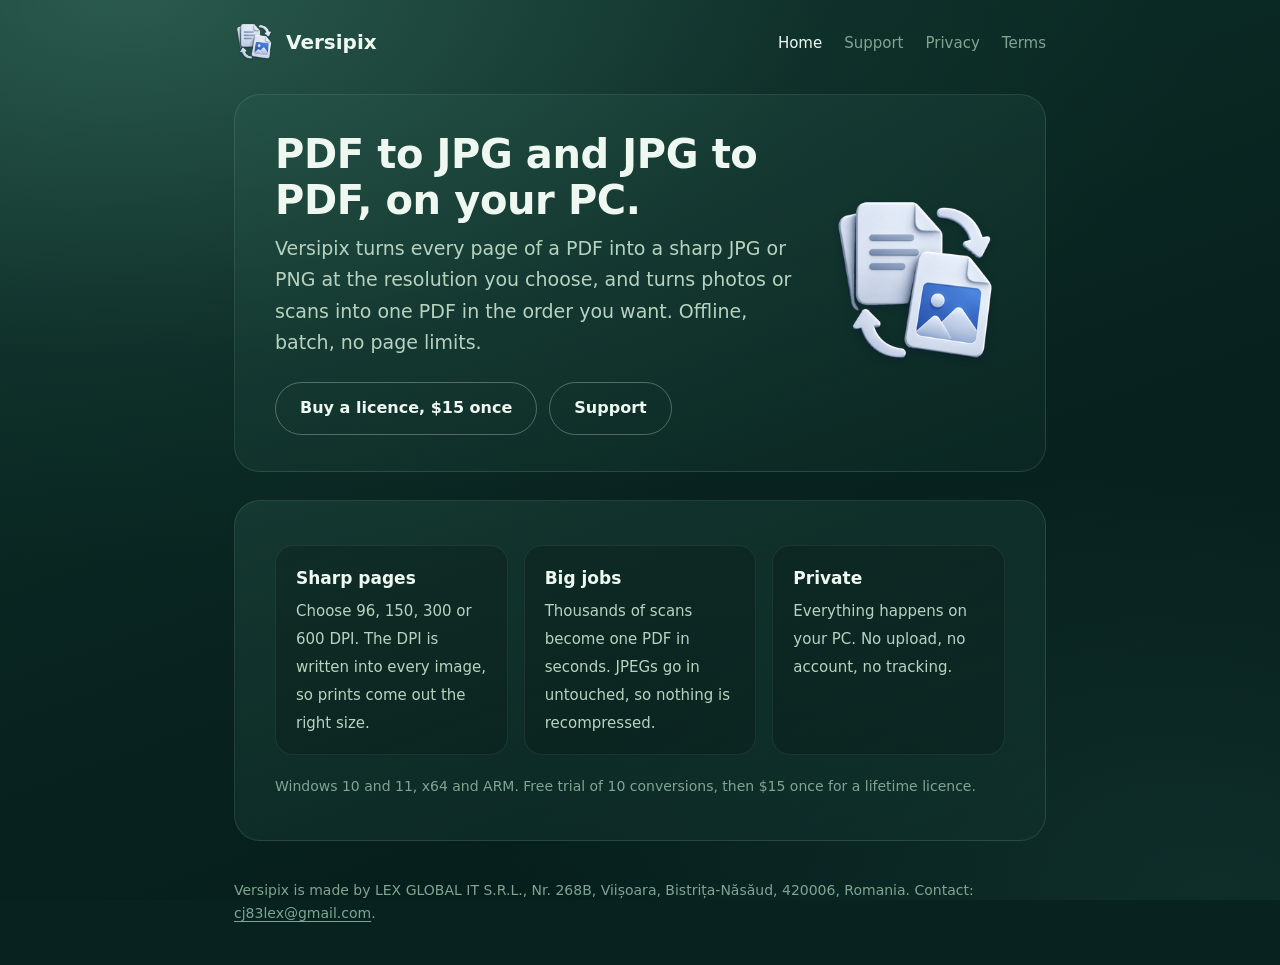
==== index.html @ 5de3de38 "Publish site (2026-10-23T23:17Z)" ====
<!doctype html>
<html lang="en-GB">
<head>
<meta charset="utf-8">
<meta name="viewport" content="width=device-width, initial-scale=1">
<title>Versipix: PDF to JPG and JPG to PDF for Windows</title>
<meta name="description" content="Versipix converts PDF pages to sharp JPG or PNG and images to one PDF, offline on Windows.">
<link rel="icon" href="favicon.png" type="image/png">
<link rel="stylesheet" href="style.css">
</head>
<body>
<div class="wrap">
<header class="top">
  <a class="brand" href="./"><img src="icon.png" alt="" width="40" height="40">Versipix</a>
  <nav><a href="./" aria-current="page">Home</a><a href="support.html">Support</a><a href="privacy.html">Privacy</a><a href="terms.html">Terms</a></nav>
</header>
<main>
<section class="card hero" id="get">
  <div>
    <h1>PDF to JPG and JPG to PDF, on your PC.</h1>
    <p class="lede">Versipix turns every page of a PDF into a sharp JPG or PNG at the resolution you choose, and turns photos or scans into one PDF in the order you want. Offline, batch, no page limits.</p>
    <div class="pills"><a class="pill ghost" href="buy.html">Buy a licence, $15 once</a><a class="pill ghost" href="support.html">Support</a></div>
  </div>
  <img src="icon.png" alt="Versipix icon" width="180" height="180">
</section>
<section class="card">
  <div class="grid">
    <div class="tile"><strong>Sharp pages</strong><span>Choose 96, 150, 300 or 600 DPI. The DPI is written into every image, so prints come out the right size.</span></div>
    <div class="tile"><strong>Big jobs</strong><span>Thousands of scans become one PDF in seconds. JPEGs go in untouched, so nothing is recompressed.</span></div>
    <div class="tile"><strong>Private</strong><span>Everything happens on your PC. No upload, no account, no tracking.</span></div>
  </div>
  <p class="meta" style="margin-top:20px">Windows 10 and 11, x64 and ARM. Free trial of 10 conversions, then $15 once for a lifetime licence.</p>
</section>

</main>
<footer>Versipix is made by LEX GLOBAL IT S.R.L., Nr. 268B, Viișoara, Bistrița-Năsăud, 420006, Romania. Contact: <a href="mailto:cj83lex@gmail.com">cj83lex@gmail.com</a>.</footer>
</div>
</body>
</html>
---- style.css ----
/* Forest glass, matching the app: deep-green ramp, mint text accents, one orange action. */
:root {
  --night: #051F20; --deep: #0B2B26; --forest: #163832; --moss: #235347; --sage: #8EB69B; --mint: #DAF1DE;
  --ember: #FF7A45; --text: #EEF8F1; --soft: #B7D3C0; --muted: #7FA591;
  --glass: rgba(44, 94, 82, 0.30); --edge: rgba(255, 255, 255, 0.10);
}
* { box-sizing: border-box; }
html { -webkit-text-size-adjust: 100%; }
body {
  margin: 0; color: var(--text); background: #08231F;
  background-image:
    radial-gradient(120% 90% at 10% 0%, rgba(95, 169, 144, 0.35), rgba(58, 122, 102, 0.08) 45%, transparent 70%),
    radial-gradient(80% 70% at 95% 100%, rgba(35, 83, 71, 0.35), transparent 70%),
    linear-gradient(160deg, #0E302A 0%, #08231F 55%, #041A1A 100%);
  background-attachment: fixed;
  font: 17px/1.65 "Segoe UI Variable Text", "Segoe UI", system-ui, -apple-system, sans-serif;
}
a { color: var(--mint); text-underline-offset: 3px; }
a:hover { color: #fff; }
.wrap { max-width: 860px; margin: 0 auto; padding: 0 24px; }
header.top { display: flex; align-items: center; justify-content: space-between; padding: 22px 0; gap: 16px; flex-wrap: wrap; }
.brand { display: flex; align-items: center; gap: 12px; color: var(--text); text-decoration: none; font-weight: 600; font-size: 20px; }
.brand img { width: 40px; height: 40px; }
nav a { color: var(--muted); text-decoration: none; margin-left: 22px; font-size: 15px; }
nav a:hover, nav a[aria-current] { color: var(--text); }
.card {
  background: linear-gradient(160deg, rgba(44, 94, 82, 0.32), rgba(24, 61, 54, 0.22));
  border: 1px solid var(--edge); border-radius: 26px; padding: 36px 40px; margin: 10px 0 28px;
}
h1 { font: 600 40px/1.15 "Segoe UI Variable Display", "Segoe UI", system-ui, sans-serif; margin: 0 0 10px; letter-spacing: -0.01em; }
h2 { font: 600 21px/1.3 "Segoe UI Variable Display", "Segoe UI", system-ui, sans-serif; margin: 34px 0 8px; }
.lede { color: var(--soft); font-size: 19px; margin: 0 0 6px; }
.meta { color: var(--muted); font-size: 14px; margin: 0 0 6px; }
p, li { color: var(--soft); }
ul { padding-left: 22px; }
strong { color: var(--text); font-weight: 600; }
.hero { display: grid; grid-template-columns: 1fr auto; gap: 30px; align-items: center; }
.hero img { width: 180px; height: 180px; }
.pills { display: flex; gap: 12px; flex-wrap: wrap; margin-top: 24px; }
.pill { display: inline-block; padding: 12px 24px; border-radius: 999px; font-weight: 600; text-decoration: none; font-size: 16px; }
.pill.primary { background: var(--ember); color: #fff; }
.pill.primary:hover { background: #FF8C5C; color: #fff; }
.pill.ghost { border: 1px solid rgba(255, 255, 255, 0.28); color: var(--text); }
.pill.ghost:hover { background: rgba(255, 255, 255, 0.08); }
.grid { display: grid; grid-template-columns: repeat(3, 1fr); gap: 16px; margin-top: 8px; }
.tile { background: rgba(0, 0, 0, 0.16); border: 1px solid rgba(255, 255, 255, 0.07); border-radius: 18px; padding: 18px 20px; }
.tile strong { display: block; margin-bottom: 4px; }
.tile span { color: var(--soft); font-size: 15px; }
footer { color: var(--muted); font-size: 14px; padding: 10px 0 40px; }
footer a { color: var(--muted); }
@media (max-width: 680px) {
  body { font-size: 16px; }
  .wrap { padding: 0 16px; }
  .card { padding: 26px 22px; border-radius: 22px; }
  h1 { font-size: 31px; }
  .hero { grid-template-columns: 1fr; }
  .hero img { width: 120px; height: 120px; order: -1; }
  .grid { grid-template-columns: 1fr; }
  nav a { margin: 0 18px 0 0; }
}
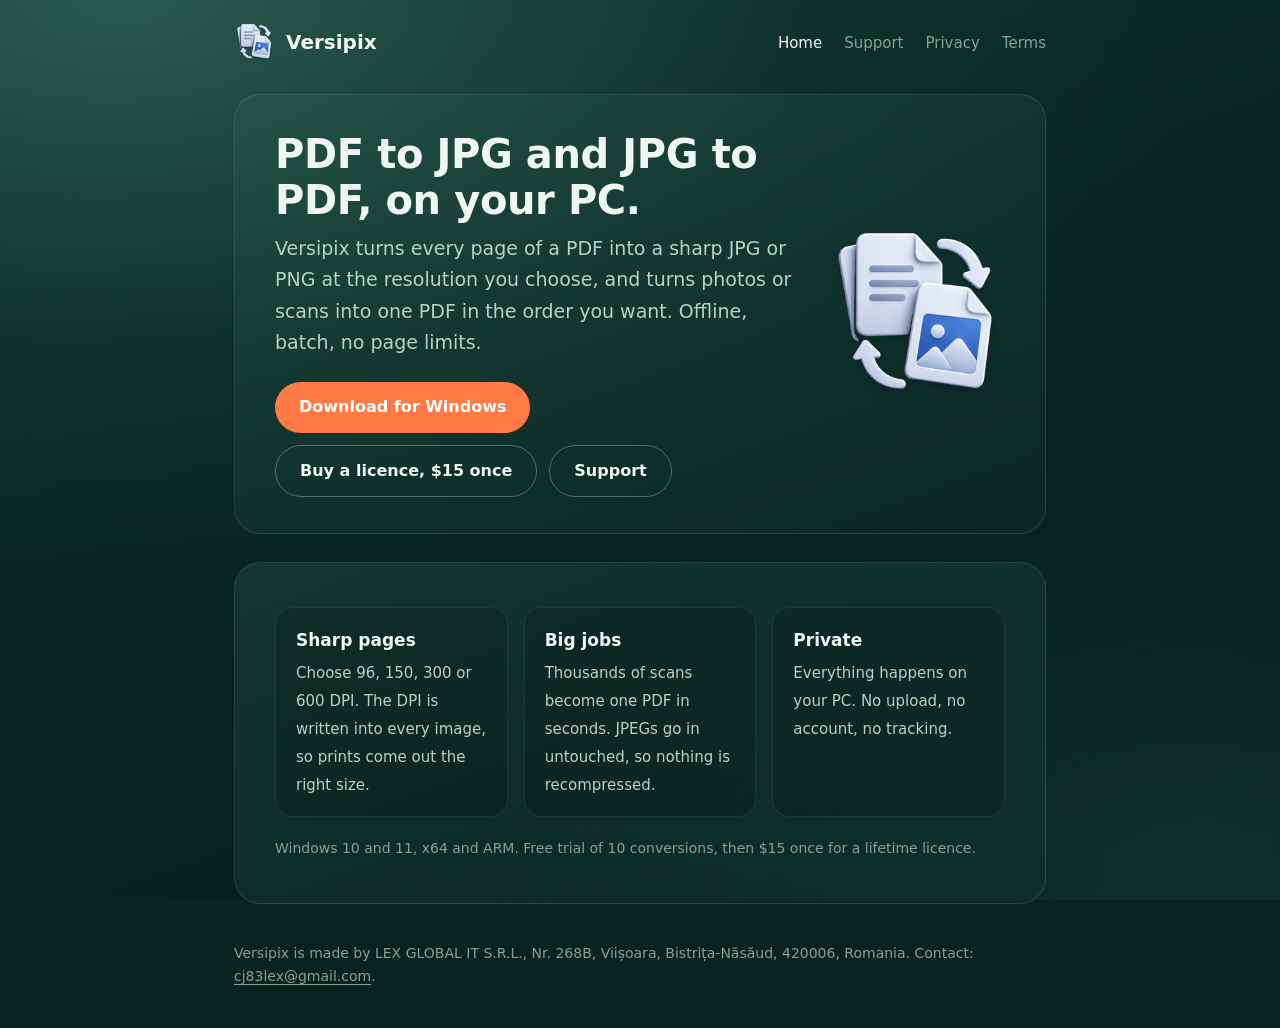
==== commit 8589f00c: "Publish site (2026-10-24T00:13Z)" ====
--- a/index.html
+++ b/index.html
@@ -19,7 +19,7 @@
   <div>
     <h1>PDF to JPG and JPG to PDF, on your PC.</h1>
     <p class="lede">Versipix turns every page of a PDF into a sharp JPG or PNG at the resolution you choose, and turns photos or scans into one PDF in the order you want. Offline, batch, no page limits.</p>
-    <div class="pills"><a class="pill ghost" href="buy.html">Buy a licence, $15 once</a><a class="pill ghost" href="support.html">Support</a></div>
+    <div class="pills"><a class="pill primary" href="https://github.com/lexmediaro/versipix/releases/download/v1.0.0/Versipix-1.0.0-Windows-Setup.exe">Download for Windows</a><a class="pill ghost" href="buy.html">Buy a licence, $15 once</a><a class="pill ghost" href="support.html">Support</a></div>
   </div>
   <img src="icon.png" alt="Versipix icon" width="180" height="180">
 </section>
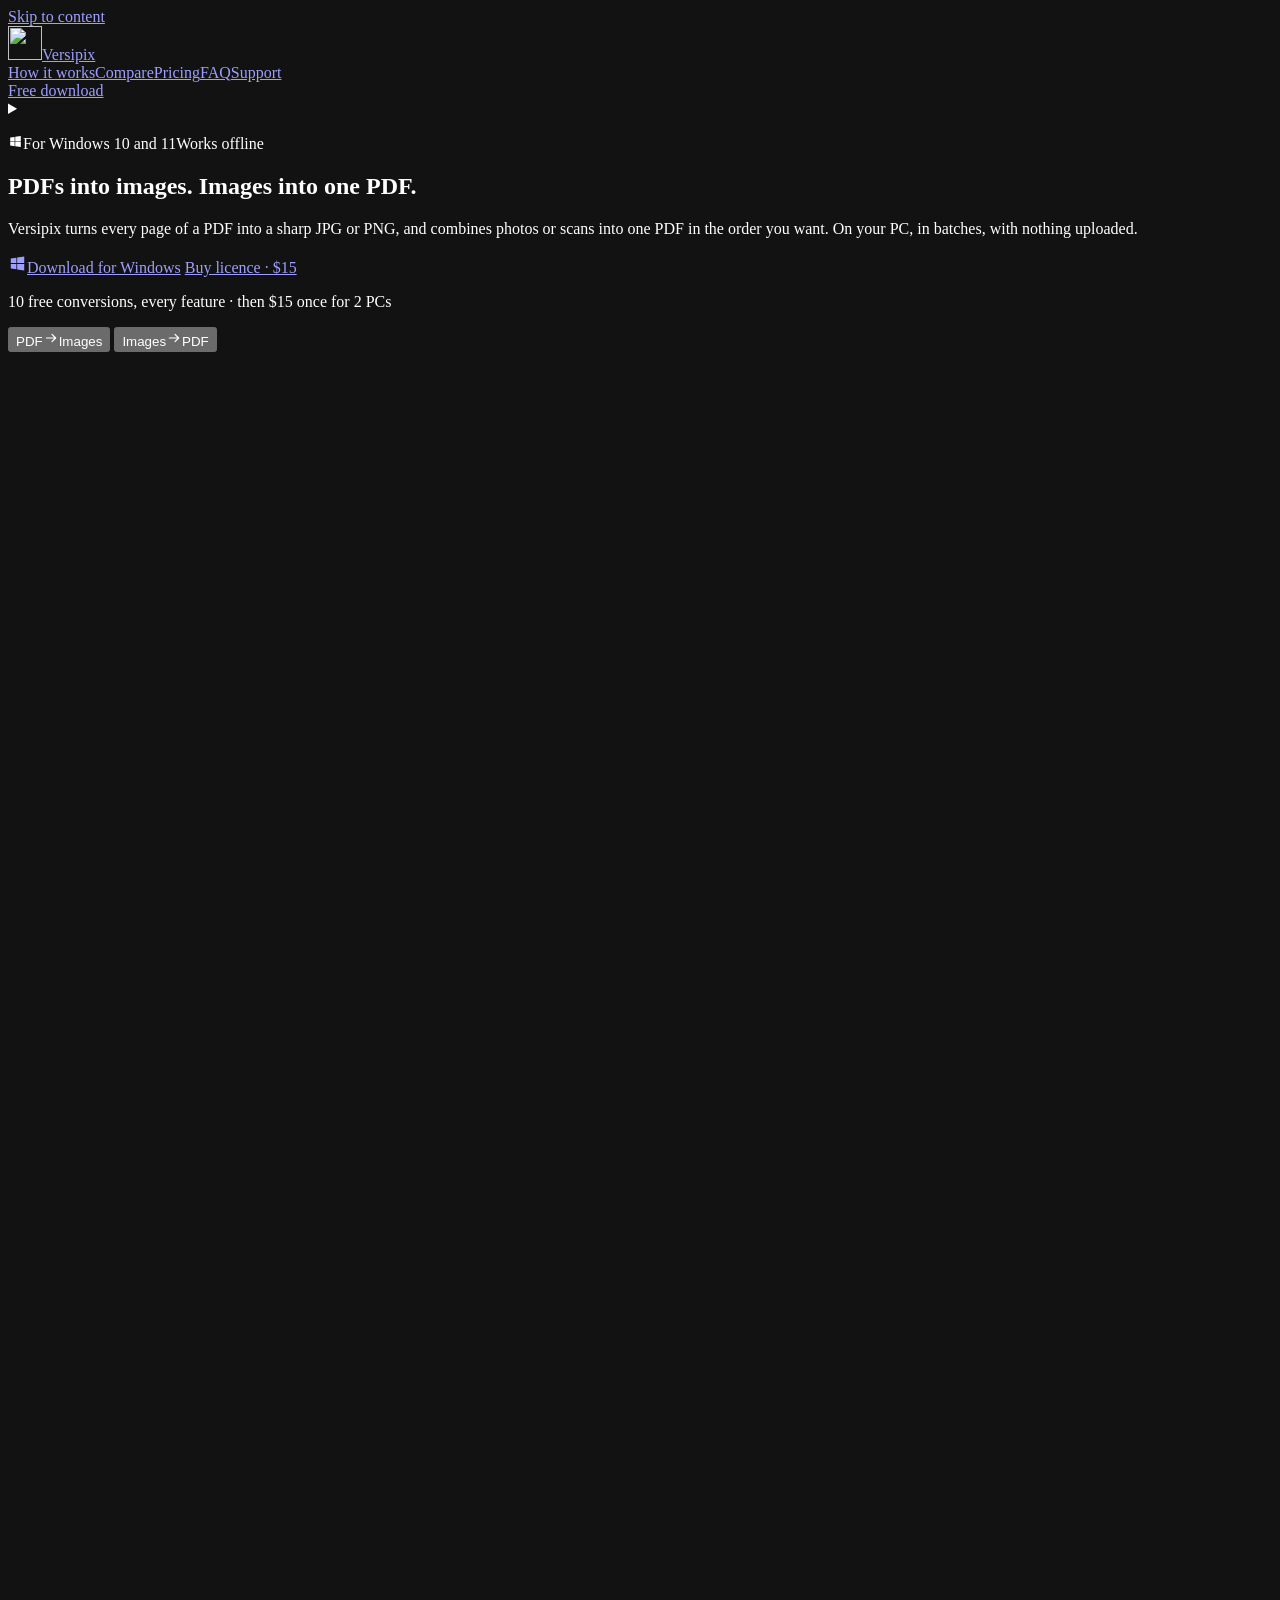
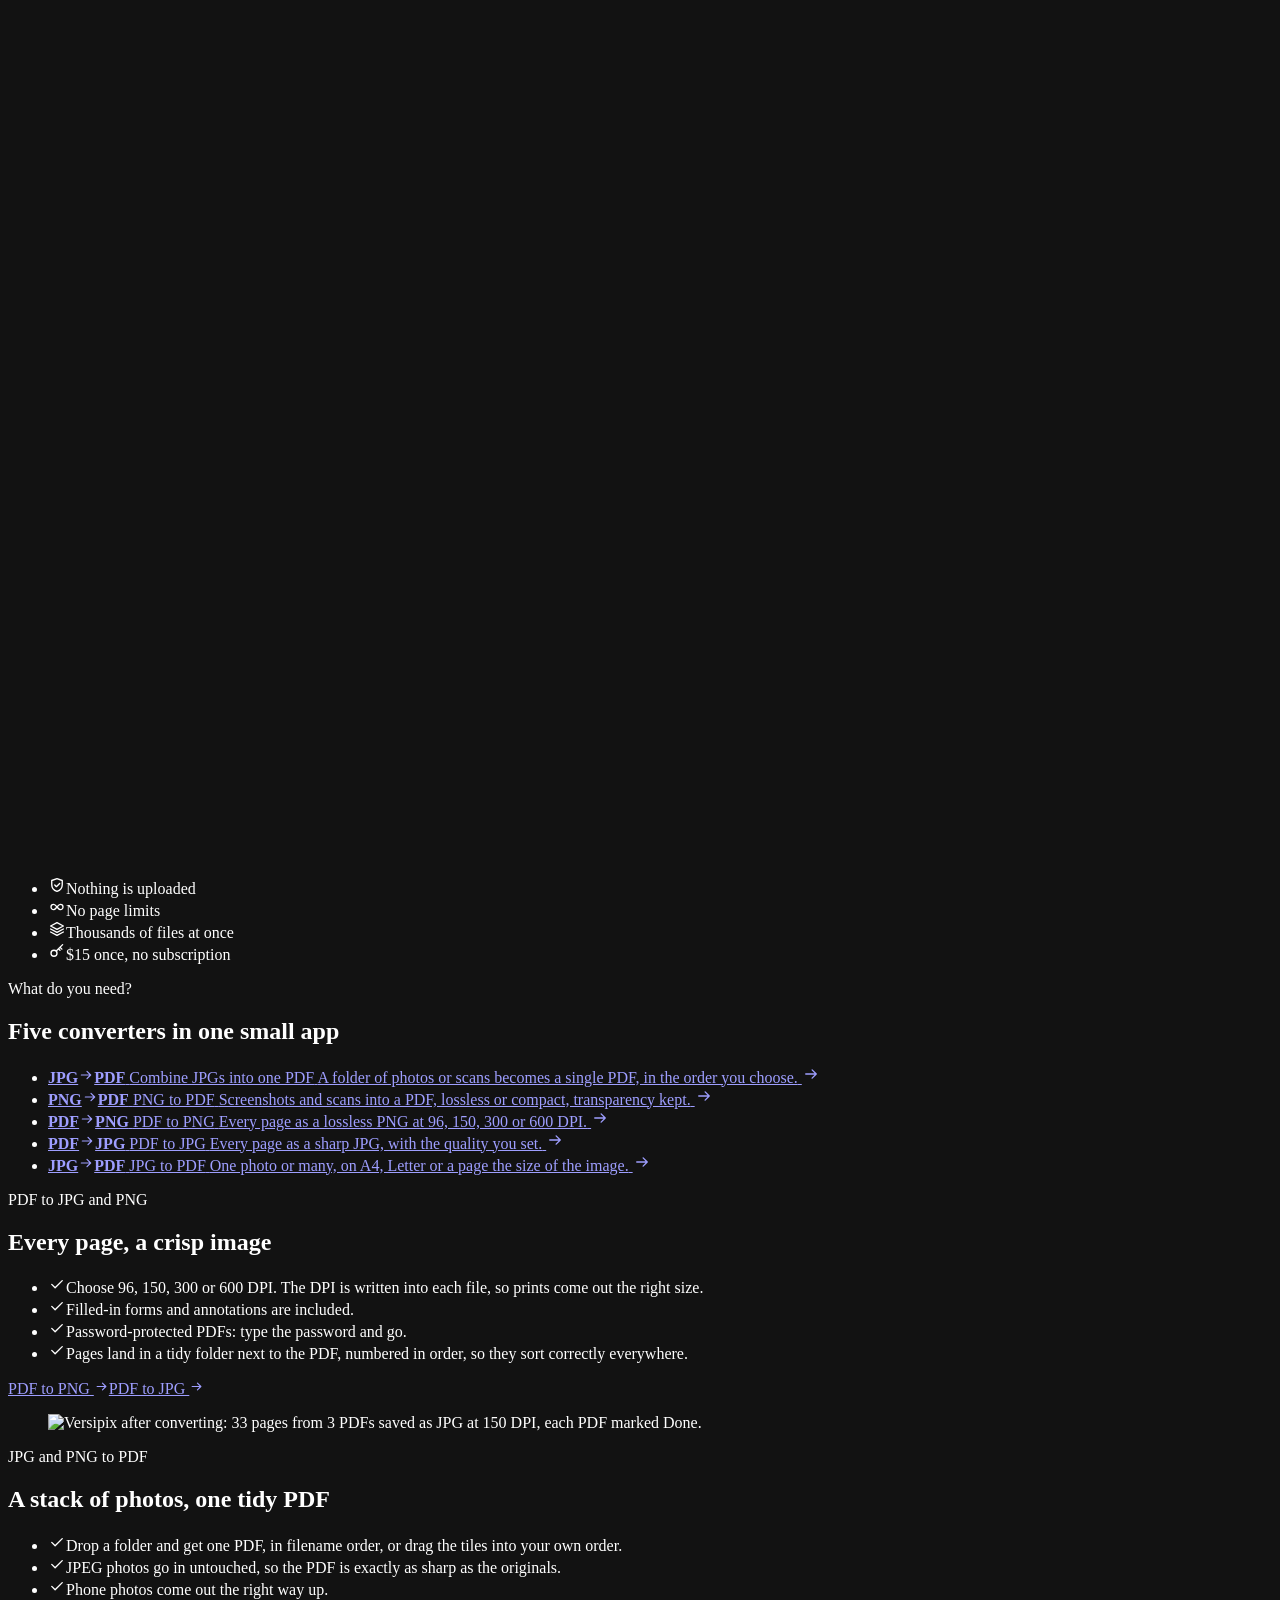
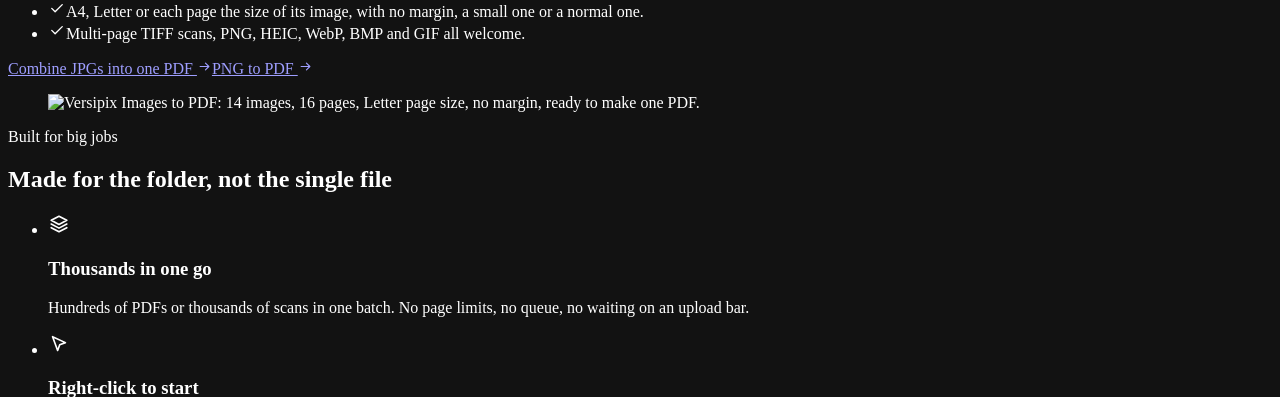
==== commit 45801c35: "Publish site (2026-10-24T07:47Z)" ====
--- a/index.html
+++ b/index.html
@@ -1,39 +1,385 @@
-<!doctype html>
+<!DOCTYPE html>
 <html lang="en-GB">
 <head>
 <meta charset="utf-8">
 <meta name="viewport" content="width=device-width, initial-scale=1">
-<title>Versipix: PDF to JPG and JPG to PDF for Windows</title>
-<meta name="description" content="Versipix converts PDF pages to sharp JPG or PNG and images to one PDF, offline on Windows.">
-<link rel="icon" href="favicon.png" type="image/png">
-<link rel="stylesheet" href="style.css">
-</head>
+<title>PDF to PNG, PNG to PDF &amp; JPG to PDF for Windows | Versipix</title>
+<meta name="description" content="Convert PDF to JPG or PNG and combine JPG or PNG images into one PDF, offline on Windows. Batch, no page limits, nothing uploaded. 10 free conversions.">
+<link rel="canonical" href="https://lexmediaro.github.io/versipix/">
+
+<meta name="theme-color" content="#08231F">
+<meta name="color-scheme" content="dark">
+<link rel="icon" href="/versipix/favicon.ico" sizes="any">
+<link rel="icon" type="image/png" sizes="32x32" href="/versipix/img/icon-32.png">
+<link rel="apple-touch-icon" href="/versipix/apple-touch-icon.png">
+<link rel="preload" href="/versipix/_astro/manrope.DHIcAJRg.woff2" as="font" type="font/woff2" crossorigin>
+<meta property="og:type" content="website">
+<meta property="og:site_name" content="Versipix">
+<meta property="og:title" content="PDF to PNG, PNG to PDF &amp; JPG to PDF for Windows | Versipix">
+<meta property="og:description" content="Convert PDF to JPG or PNG and combine JPG or PNG images into one PDF, offline on Windows. Batch, no page limits, nothing uploaded. 10 free conversions.">
+<meta property="og:url" content="https://lexmediaro.github.io/versipix/">
+<meta property="og:image" content="https://lexmediaro.github.io/versipix/img/og.png">
+<meta property="og:image:width" content="1200">
+<meta property="og:image:height" content="630">
+<meta name="twitter:card" content="summary_large_image">
+<meta name="twitter:title" content="PDF to PNG, PNG to PDF &amp; JPG to PDF for Windows | Versipix">
+<meta name="twitter:description" content="Convert PDF to JPG or PNG and combine JPG or PNG images into one PDF, offline on Windows. Batch, no page limits, nothing uploaded. 10 free conversions.">
+<meta name="twitter:image" content="https://lexmediaro.github.io/versipix/img/og.png">
+<script type="application/ld+json">[{"@context":"https://schema.org","@type":"SoftwareApplication","@id":"https://lexmediaro.github.io/versipix/#app","name":"Versipix","applicationCategory":"UtilitiesApplication","operatingSystem":"Windows 10, Windows 11","processorRequirements":"x64 or ARM64","description":"Convert PDF to JPG or PNG and combine JPG or PNG images into one PDF, offline on Windows. Batch, no page limits, nothing uploaded. 10 free conversions.","url":"https://lexmediaro.github.io/versipix/","image":"https://lexmediaro.github.io/versipix/img/icon-512.png","screenshot":"https://lexmediaro.github.io/versipix/img/shots/pdf-ready-1600.webp","softwareVersion":"1.0.0","downloadUrl":"https://github.com/lexmediaro/versipix/releases/download/v1.0.0/Versipix-1.0.0-Windows-Setup.exe","fileFormat":["application/pdf","image/jpeg","image/png","image/tiff","image/heic","image/webp","image/bmp","image/gif"],"offers":{"@type":"Offer","price":"15.00","priceCurrency":"USD","url":"https://lexmediaro.github.io/versipix/buy.html","description":"10 free conversions, then a lifetime licence for 2 PCs"},"featureList":["PDF to JPG and PDF to PNG at 96, 150, 300 or 600 DPI","Combine JPG, PNG, TIFF, HEIC, WebP, BMP and GIF images into one PDF","JPEGs embedded without recompression","Batch conversion with no page limits","Password-protected PDFs","Right-click in File Explorer","Works offline, nothing uploaded"],"publisher":{"@id":"https://lexmediaro.github.io/versipix/#org"}},{"@context":"https://schema.org","@type":"Organization","@id":"https://lexmediaro.github.io/versipix/#org","name":"LEX GLOBAL IT S.R.L.","url":"https://lexmediaro.github.io/versipix/","email":"cj83lex@gmail.com","logo":"https://lexmediaro.github.io/versipix/img/icon-512.png"},{"@context":"https://schema.org","@type":"WebSite","name":"Versipix","url":"https://lexmediaro.github.io/versipix/","publisher":{"@id":"https://lexmediaro.github.io/versipix/#org"}},{"@context":"https://schema.org","@type":"FAQPage","mainEntity":[{"@type":"Question","name":"Does Versipix upload my files?","acceptedAnswer":{"@type":"Answer","text":"No. Versipix converts on your PC and makes no network requests of its own. There is no account and no tracking, and it works with the internet switched off."}},{"@type":"Question","name":"How do I combine JPG files into one PDF?","acceptedAnswer":{"@type":"Answer","text":"Open Versipix, choose Images to PDF and drop in your JPGs or the whole folder. They are placed in filename order; drag the tiles to change it. Pick a page size and click Make PDF. One PDF is saved next to your photos."}},{"@type":"Question","name":"How do I convert a PDF to PNG or JPG?","acceptedAnswer":{"@type":"Answer","text":"Choose PDF to Images, drop in one PDF or many, pick PNG or JPG and a resolution, and click Convert. Each page becomes its own image in a folder next to the PDF, numbered in order."}},{"@type":"Question","name":"Is there a page or file limit?","acceptedAnswer":{"@type":"Answer","text":"No page limits and no file size cap. The free trial counts conversions instead: you get 10, and one conversion is one PDF turned into images, or one PDF made from images, however many pages it has."}},{"@type":"Question","name":"What does it cost?","acceptedAnswer":{"@type":"Answer","text":"10 conversions are free, with every feature. After that a licence is $15, paid once, for 2 PCs, with free updates for version 1. No subscription. If it is not right for you, you get a full refund within 14 days."}},{"@type":"Question","name":"Which image formats does it read?","acceptedAnswer":{"@type":"Answer","text":"JPG, PNG, multi-page TIFF, HEIC, WebP, BMP and GIF. HEIC photos need Microsoft's free HEIF and HEVC extensions from the Microsoft Store. PDF pages are saved as JPG or PNG."}},{"@type":"Question","name":"Will the images be sharp enough to print?","acceptedAnswer":{"@type":"Answer","text":"Choose 300 or 600 DPI for print. The DPI is written into every image, so a page prints at its real size instead of coming out blurry or huge."}},{"@type":"Question","name":"Can it open password-protected PDFs?","acceptedAnswer":{"@type":"Answer","text":"Yes. Click the locked file, type its password and convert. The password is used only in memory to open that file and is never saved."}},{"@type":"Question","name":"Which versions of Windows?","acceptedAnswer":{"@type":"Answer","text":"Windows 10 and 11, x64 and ARM. One installer covers both kinds of PC."}}]}]</script>
+<link rel="stylesheet" href="/versipix/_astro/Base.BAl_mreK.css"></head>
 <body>
-<div class="wrap">
-<header class="top">
-  <a class="brand" href="./"><img src="icon.png" alt="" width="40" height="40">Versipix</a>
-  <nav><a href="./" aria-current="page">Home</a><a href="support.html">Support</a><a href="privacy.html">Privacy</a><a href="terms.html">Terms</a></nav>
+<a class="skip" href="#main">Skip to content</a>
+<header class="nav">
+  <div class="nav-in">
+    <a class="brand" href="/versipix/" aria-label="Versipix, home"><img src="/versipix/img/icon-64.png" width="34" height="34" alt=""><span>Versipix</span></a>
+    <nav class="nav-links" aria-label="Main">
+      <a href="/versipix/#how">How it works</a><a href="/versipix/#compare">Compare</a><a href="/versipix/#pricing">Pricing</a><a href="/versipix/#faq">FAQ</a><a href="/versipix/support.html">Support</a>
+    </nav>
+    <a class="btn btn-sm btn-mint nav-cta" href="https://github.com/lexmediaro/versipix/releases/download/v1.0.0/Versipix-1.0.0-Windows-Setup.exe">Free download</a>
+    <details class="nav-menu">
+      <summary aria-label="Menu"><span></span><span></span></summary>
+      <div class="nav-sheet">
+        <a href="/versipix/#how">How it works</a><a href="/versipix/#compare">Compare</a><a href="/versipix/#pricing">Pricing</a><a href="/versipix/#faq">FAQ</a><a href="/versipix/support.html">Support</a>
+        <p class="nav-k">Converters</p>
+        <a href="/versipix/combine-jpg-into-one-pdf.html">Combine JPGs into one PDF</a><a href="/versipix/png-to-pdf.html">PNG to PDF</a><a href="/versipix/pdf-to-png.html">PDF to PNG</a><a href="/versipix/pdf-to-jpg.html">PDF to JPG</a><a href="/versipix/jpg-to-pdf.html">JPG to PDF</a>
+      </div>
+    </details>
+  </div>
 </header>
-<main>
-<section class="card hero" id="get">
-  <div>
-    <h1>PDF to JPG and JPG to PDF, on your PC.</h1>
-    <p class="lede">Versipix turns every page of a PDF into a sharp JPG or PNG at the resolution you choose, and turns photos or scans into one PDF in the order you want. Offline, batch, no page limits.</p>
-    <div class="pills"><a class="pill primary" href="https://github.com/lexmediaro/versipix/releases/download/v1.0.0/Versipix-1.0.0-Windows-Setup.exe">Download for Windows</a><a class="pill ghost" href="buy.html">Buy a licence, $15 once</a><a class="pill ghost" href="support.html">Support</a></div>
-  </div>
-  <img src="icon.png" alt="Versipix icon" width="180" height="180">
-</section>
-<section class="card">
-  <div class="grid">
-    <div class="tile"><strong>Sharp pages</strong><span>Choose 96, 150, 300 or 600 DPI. The DPI is written into every image, so prints come out the right size.</span></div>
-    <div class="tile"><strong>Big jobs</strong><span>Thousands of scans become one PDF in seconds. JPEGs go in untouched, so nothing is recompressed.</span></div>
-    <div class="tile"><strong>Private</strong><span>Everything happens on your PC. No upload, no account, no tracking.</span></div>
-  </div>
-  <p class="meta" style="margin-top:20px">Windows 10 and 11, x64 and ARM. Free trial of 10 conversions, then $15 once for a lifetime licence.</p>
-</section>
+
+<main id="main">
+
+
+
+<section class="hero hero-home" id="get">
+  <div class="wrap">
+    <div class="hero-copy center">
+      <p class="chip"><svg class="ico" width="15" height="15" viewBox="0 0 24 24" fill="none" stroke="currentColor" stroke-width="1.8" stroke-linecap="round" stroke-linejoin="round" aria-hidden="true"><path d="M3.5 5.6 10.6 4.6v6.9H3.5Zm8.1-1.1 8.9-1.2v8.2h-8.9ZM3.5 12.5h7.1v6.9l-7.1-1Zm8.1 0h8.9v8.2l-8.9-1.2Z" fill="currentColor" stroke="none"/></svg>For Windows 10 and 11<i aria-hidden="true"></i>Works offline</p>
+      <h1>PDFs into images. <span class="nw">Images into one PDF.</span></h1>
+      <p class="lede">Versipix turns every page of a PDF into a sharp JPG or PNG, and combines photos or scans into one PDF in the order you want. On your PC, in batches, with nothing uploaded.</p>
+      <div class="get center">
+  <div class="get-btns">
+    <a class="btn btn-ember" href="https://github.com/lexmediaro/versipix/releases/download/v1.0.0/Versipix-1.0.0-Windows-Setup.exe"><svg class="ico" width="19" height="19" viewBox="0 0 24 24" fill="none" stroke="currentColor" stroke-width="1.8" stroke-linecap="round" stroke-linejoin="round" aria-hidden="true"><path d="M3.5 5.6 10.6 4.6v6.9H3.5Zm8.1-1.1 8.9-1.2v8.2h-8.9ZM3.5 12.5h7.1v6.9l-7.1-1Zm8.1 0h8.9v8.2l-8.9-1.2Z" fill="currentColor" stroke="none"/></svg><span>Download for Windows</span></a>
+    
+    <a class="btn btn-ghost" href="/versipix/buy.html">Buy licence · $15</a>
+  </div>
+  <p class="micro">10 free conversions, every feature · then $15 once for 2 PCs</p>
+</div>
+    </div>
+    <div class="hero-stage" data-switch>
+      <div class="seg" role="tablist" aria-label="Show the app converting">
+        <button type="button" role="tab" aria-selected="true" data-show="pdf"><span>PDF</span><svg class="ico" width="16" height="16" viewBox="0 0 24 24" fill="none" stroke="currentColor" stroke-width="1.8" stroke-linecap="round" stroke-linejoin="round" aria-hidden="true"><path d="M5 12h14m0 0-5.5-5.5M19 12l-5.5 5.5"/></svg><span>Images</span></button>
+        <button type="button" role="tab" aria-selected="false" data-show="img"><span>Images</span><svg class="ico" width="16" height="16" viewBox="0 0 24 24" fill="none" stroke="currentColor" stroke-width="1.8" stroke-linecap="round" stroke-linejoin="round" aria-hidden="true"><path d="M5 12h14m0 0-5.5-5.5M19 12l-5.5 5.5"/></svg><span>PDF</span></button>
+      </div>
+      <div class="stage-shots">
+        <figure class="shot is-on">
+  <div class="shot-frame">
+    <img src="/versipix/img/shots/pdf-ready-1600.webp" srcset="/versipix/img/shots/pdf-ready-960.webp 960w, /versipix/img/shots/pdf-ready-1600.webp 1600w" sizes="(max-width: 1100px) 100vw, 1080px" width="1600" height="1034" alt="Versipix converting four PDFs, 33 pages, to JPG at 150 DPI. One PDF is locked and waits for its password." loading="eager" fetchpriority="high" decoding="async">
+  </div>
+  
+</figure>
+        <figure class="shot">
+  <div class="shot-frame">
+    <img src="/versipix/img/shots/images-1600.webp" srcset="/versipix/img/shots/images-960.webp 960w, /versipix/img/shots/images-1600.webp 1600w" sizes="(max-width: 1100px) 100vw, 1080px" width="1600" height="1034" alt="Versipix combining 14 photos into one 16-page PDF on Letter pages, the tiles numbered in order." loading="lazy" decoding="async">
+  </div>
+  
+</figure>
+      </div>
+      <ul class="trust">
+        <li><svg class="ico" width="18" height="18" viewBox="0 0 24 24" fill="none" stroke="currentColor" stroke-width="1.8" stroke-linecap="round" stroke-linejoin="round" aria-hidden="true"><path d="M12 3.5 5 6v5.5c0 4.3 3 7.6 7 9 4-1.4 7-4.7 7-9V6Z"/><path d="m9 12 2.2 2.2L15.5 10"/></svg>Nothing is uploaded</li>
+        <li><svg class="ico" width="18" height="18" viewBox="0 0 24 24" fill="none" stroke="currentColor" stroke-width="1.8" stroke-linecap="round" stroke-linejoin="round" aria-hidden="true"><path d="M7.5 15.5a3.5 3.5 0 1 1 0-7c3.5 0 5.5 7 9 7a3.5 3.5 0 1 0 0-7c-3.5 0-5.5 7-9 7Z"/></svg>No page limits</li>
+        <li><svg class="ico" width="18" height="18" viewBox="0 0 24 24" fill="none" stroke="currentColor" stroke-width="1.8" stroke-linecap="round" stroke-linejoin="round" aria-hidden="true"><path d="m12 3.5 8.5 4.5-8.5 4.5L3.5 8Z"/><path d="m3.5 12 8.5 4.5 8.5-4.5M3.5 16l8.5 4.5 8.5-4.5"/></svg>Thousands of files at once</li>
+        <li><svg class="ico" width="18" height="18" viewBox="0 0 24 24" fill="none" stroke="currentColor" stroke-width="1.8" stroke-linecap="round" stroke-linejoin="round" aria-hidden="true"><circle cx="8" cy="15" r="4"/><path d="m11 12 8.5-8.5M16 7l2.5 2.5M14 9l2 2"/></svg>$15 once, no subscription</li>
+      </ul>
+    </div>
+  </div>
+</section>
+
+
+<section class="section" id="tools">
+  <div class="wrap">
+    <div class="sec-head">
+      <p class="eyebrow">What do you need?</p>
+      <h2>Five converters in one small app</h2>
+    </div>
+    <ul class="tool-grid tool-grid-5">
+      <li><a class="tool glass" href="/versipix/combine-jpg-into-one-pdf.html">
+          <span class="tool-ft"><b>JPG</b><svg class="ico" width="16" height="16" viewBox="0 0 24 24" fill="none" stroke="currentColor" stroke-width="1.8" stroke-linecap="round" stroke-linejoin="round" aria-hidden="true"><path d="M5 12h14m0 0-5.5-5.5M19 12l-5.5 5.5"/></svg><b>PDF</b></span>
+          <span class="tool-t">Combine JPGs into one PDF</span>
+          <span class="tool-d">A folder of photos or scans becomes a single PDF, in the order you choose.</span>
+          <svg class="ico tool-go" width="18" height="18" viewBox="0 0 24 24" fill="none" stroke="currentColor" stroke-width="1.8" stroke-linecap="round" stroke-linejoin="round" aria-hidden="true"><path d="M5 12h14m0 0-5.5-5.5M19 12l-5.5 5.5"/></svg>
+        </a></li><li><a class="tool glass" href="/versipix/png-to-pdf.html">
+          <span class="tool-ft"><b>PNG</b><svg class="ico" width="16" height="16" viewBox="0 0 24 24" fill="none" stroke="currentColor" stroke-width="1.8" stroke-linecap="round" stroke-linejoin="round" aria-hidden="true"><path d="M5 12h14m0 0-5.5-5.5M19 12l-5.5 5.5"/></svg><b>PDF</b></span>
+          <span class="tool-t">PNG to PDF</span>
+          <span class="tool-d">Screenshots and scans into a PDF, lossless or compact, transparency kept.</span>
+          <svg class="ico tool-go" width="18" height="18" viewBox="0 0 24 24" fill="none" stroke="currentColor" stroke-width="1.8" stroke-linecap="round" stroke-linejoin="round" aria-hidden="true"><path d="M5 12h14m0 0-5.5-5.5M19 12l-5.5 5.5"/></svg>
+        </a></li><li><a class="tool glass" href="/versipix/pdf-to-png.html">
+          <span class="tool-ft"><b>PDF</b><svg class="ico" width="16" height="16" viewBox="0 0 24 24" fill="none" stroke="currentColor" stroke-width="1.8" stroke-linecap="round" stroke-linejoin="round" aria-hidden="true"><path d="M5 12h14m0 0-5.5-5.5M19 12l-5.5 5.5"/></svg><b>PNG</b></span>
+          <span class="tool-t">PDF to PNG</span>
+          <span class="tool-d">Every page as a lossless PNG at 96, 150, 300 or 600 DPI.</span>
+          <svg class="ico tool-go" width="18" height="18" viewBox="0 0 24 24" fill="none" stroke="currentColor" stroke-width="1.8" stroke-linecap="round" stroke-linejoin="round" aria-hidden="true"><path d="M5 12h14m0 0-5.5-5.5M19 12l-5.5 5.5"/></svg>
+        </a></li><li><a class="tool glass" href="/versipix/pdf-to-jpg.html">
+          <span class="tool-ft"><b>PDF</b><svg class="ico" width="16" height="16" viewBox="0 0 24 24" fill="none" stroke="currentColor" stroke-width="1.8" stroke-linecap="round" stroke-linejoin="round" aria-hidden="true"><path d="M5 12h14m0 0-5.5-5.5M19 12l-5.5 5.5"/></svg><b>JPG</b></span>
+          <span class="tool-t">PDF to JPG</span>
+          <span class="tool-d">Every page as a sharp JPG, with the quality you set.</span>
+          <svg class="ico tool-go" width="18" height="18" viewBox="0 0 24 24" fill="none" stroke="currentColor" stroke-width="1.8" stroke-linecap="round" stroke-linejoin="round" aria-hidden="true"><path d="M5 12h14m0 0-5.5-5.5M19 12l-5.5 5.5"/></svg>
+        </a></li><li><a class="tool glass" href="/versipix/jpg-to-pdf.html">
+          <span class="tool-ft"><b>JPG</b><svg class="ico" width="16" height="16" viewBox="0 0 24 24" fill="none" stroke="currentColor" stroke-width="1.8" stroke-linecap="round" stroke-linejoin="round" aria-hidden="true"><path d="M5 12h14m0 0-5.5-5.5M19 12l-5.5 5.5"/></svg><b>PDF</b></span>
+          <span class="tool-t">JPG to PDF</span>
+          <span class="tool-d">One photo or many, on A4, Letter or a page the size of the image.</span>
+          <svg class="ico tool-go" width="18" height="18" viewBox="0 0 24 24" fill="none" stroke="currentColor" stroke-width="1.8" stroke-linecap="round" stroke-linejoin="round" aria-hidden="true"><path d="M5 12h14m0 0-5.5-5.5M19 12l-5.5 5.5"/></svg>
+        </a></li>
+    </ul>
+  </div>
+</section>
+
+
+<section class="section" id="how">
+  <div class="wrap">
+    <div class="feature">
+      <div class="feature-copy">
+        <p class="eyebrow">PDF to JPG and PNG</p>
+        <h2>Every page, a crisp image</h2>
+        <ul class="ticks">
+          <li><svg class="ico" width="18" height="18" viewBox="0 0 24 24" fill="none" stroke="currentColor" stroke-width="1.8" stroke-linecap="round" stroke-linejoin="round" aria-hidden="true"><path d="m5 12.5 4.5 4.5L19 7.5"/></svg>Choose 96, 150, 300 or 600 DPI. The DPI is written into each file, so prints come out the right size.</li>
+          <li><svg class="ico" width="18" height="18" viewBox="0 0 24 24" fill="none" stroke="currentColor" stroke-width="1.8" stroke-linecap="round" stroke-linejoin="round" aria-hidden="true"><path d="m5 12.5 4.5 4.5L19 7.5"/></svg><vp-nw>Filled-in</vp-nw> forms and annotations are included.</li>
+          <li><svg class="ico" width="18" height="18" viewBox="0 0 24 24" fill="none" stroke="currentColor" stroke-width="1.8" stroke-linecap="round" stroke-linejoin="round" aria-hidden="true"><path d="m5 12.5 4.5 4.5L19 7.5"/></svg><vp-nw>Password-protected</vp-nw> PDFs: type the password and go.</li>
+          <li><svg class="ico" width="18" height="18" viewBox="0 0 24 24" fill="none" stroke="currentColor" stroke-width="1.8" stroke-linecap="round" stroke-linejoin="round" aria-hidden="true"><path d="m5 12.5 4.5 4.5L19 7.5"/></svg>Pages land in a tidy folder next to the PDF, numbered in order, so they sort correctly everywhere.</li>
+        </ul>
+        <p class="links"><a href="/versipix/pdf-to-png.html">PDF to PNG <svg class="ico" width="15" height="15" viewBox="0 0 24 24" fill="none" stroke="currentColor" stroke-width="1.8" stroke-linecap="round" stroke-linejoin="round" aria-hidden="true"><path d="M5 12h14m0 0-5.5-5.5M19 12l-5.5 5.5"/></svg></a><a href="/versipix/pdf-to-jpg.html">PDF to JPG <svg class="ico" width="15" height="15" viewBox="0 0 24 24" fill="none" stroke="currentColor" stroke-width="1.8" stroke-linecap="round" stroke-linejoin="round" aria-hidden="true"><path d="M5 12h14m0 0-5.5-5.5M19 12l-5.5 5.5"/></svg></a></p>
+      </div>
+      <figure class="shot">
+  <div class="shot-frame">
+    <img src="/versipix/img/shots/pdf-done-1600.webp" srcset="/versipix/img/shots/pdf-done-960.webp 960w, /versipix/img/shots/pdf-done-1600.webp 1600w" sizes="(max-width: 900px) 100vw, 760px" width="1600" height="1034" alt="Versipix after converting: 33 pages from 3 PDFs saved as JPG at 150 DPI, each PDF marked Done." loading="lazy" decoding="async">
+  </div>
+  
+</figure>
+    </div>
+
+    <div class="feature flip">
+      <div class="feature-copy">
+        <p class="eyebrow">JPG and PNG to PDF</p>
+        <h2>A stack of photos, one tidy PDF</h2>
+        <ul class="ticks">
+          <li><svg class="ico" width="18" height="18" viewBox="0 0 24 24" fill="none" stroke="currentColor" stroke-width="1.8" stroke-linecap="round" stroke-linejoin="round" aria-hidden="true"><path d="m5 12.5 4.5 4.5L19 7.5"/></svg>Drop a folder and get one PDF, in filename order, or drag the tiles into your own order.</li>
+          <li><svg class="ico" width="18" height="18" viewBox="0 0 24 24" fill="none" stroke="currentColor" stroke-width="1.8" stroke-linecap="round" stroke-linejoin="round" aria-hidden="true"><path d="m5 12.5 4.5 4.5L19 7.5"/></svg>JPEG photos go in untouched, so the PDF is exactly as sharp as the originals.</li>
+          <li><svg class="ico" width="18" height="18" viewBox="0 0 24 24" fill="none" stroke="currentColor" stroke-width="1.8" stroke-linecap="round" stroke-linejoin="round" aria-hidden="true"><path d="m5 12.5 4.5 4.5L19 7.5"/></svg>Phone photos come out the right way up.</li>
+          <li><svg class="ico" width="18" height="18" viewBox="0 0 24 24" fill="none" stroke="currentColor" stroke-width="1.8" stroke-linecap="round" stroke-linejoin="round" aria-hidden="true"><path d="m5 12.5 4.5 4.5L19 7.5"/></svg>A4, Letter or each page the size of its image, with no margin, a small one or a normal one.</li>
+          <li><svg class="ico" width="18" height="18" viewBox="0 0 24 24" fill="none" stroke="currentColor" stroke-width="1.8" stroke-linecap="round" stroke-linejoin="round" aria-hidden="true"><path d="m5 12.5 4.5 4.5L19 7.5"/></svg><vp-nw>Multi-page</vp-nw> TIFF scans, PNG, HEIC, WebP, BMP and GIF all welcome.</li>
+        </ul>
+        <p class="links"><a href="/versipix/combine-jpg-into-one-pdf.html">Combine JPGs into one PDF <svg class="ico" width="15" height="15" viewBox="0 0 24 24" fill="none" stroke="currentColor" stroke-width="1.8" stroke-linecap="round" stroke-linejoin="round" aria-hidden="true"><path d="M5 12h14m0 0-5.5-5.5M19 12l-5.5 5.5"/></svg></a><a href="/versipix/png-to-pdf.html">PNG to PDF <svg class="ico" width="15" height="15" viewBox="0 0 24 24" fill="none" stroke="currentColor" stroke-width="1.8" stroke-linecap="round" stroke-linejoin="round" aria-hidden="true"><path d="M5 12h14m0 0-5.5-5.5M19 12l-5.5 5.5"/></svg></a></p>
+      </div>
+      <figure class="shot">
+  <div class="shot-frame">
+    <img src="/versipix/img/shots/images-1600.webp" srcset="/versipix/img/shots/images-960.webp 960w, /versipix/img/shots/images-1600.webp 1600w" sizes="(max-width: 900px) 100vw, 760px" width="1600" height="1034" alt="Versipix Images to PDF: 14 images, 16 pages, Letter page size, no margin, ready to make one PDF." loading="lazy" decoding="async">
+  </div>
+  
+</figure>
+    </div>
+  </div>
+</section>
+
+
+<section class="section">
+  <div class="wrap">
+    <div class="sec-head">
+      <p class="eyebrow">Built for big jobs</p>
+      <h2>Made for the folder, not the single file</h2>
+    </div>
+    <ul class="points">
+      <li><span class="pt-ico"><svg class="ico" width="22" height="22" viewBox="0 0 24 24" fill="none" stroke="currentColor" stroke-width="1.8" stroke-linecap="round" stroke-linejoin="round" aria-hidden="true"><path d="m12 3.5 8.5 4.5-8.5 4.5L3.5 8Z"/><path d="m3.5 12 8.5 4.5 8.5-4.5M3.5 16l8.5 4.5 8.5-4.5"/></svg></span><h3>Thousands in one go</h3><p>Hundreds of PDFs or thousands of scans in one batch. No page limits, no queue, no waiting on an upload bar.</p></li>
+      <li><span class="pt-ico"><svg class="ico" width="22" height="22" viewBox="0 0 24 24" fill="none" stroke="currentColor" stroke-width="1.8" stroke-linecap="round" stroke-linejoin="round" aria-hidden="true"><path d="m5 4 5.5 15 2.3-6.2L19 10.5Z"/></svg></span><h3><vp-nw>Right-click</vp-nw> to start</h3><p>Select PDFs, images or a folder in File Explorer, <vp-nw>right-click</vp-nw>, and Versipix opens with them ready.</p></li>
+      <li><span class="pt-ico"><svg class="ico" width="22" height="22" viewBox="0 0 24 24" fill="none" stroke="currentColor" stroke-width="1.8" stroke-linecap="round" stroke-linejoin="round" aria-hidden="true"><path d="M7 3.5h7l4.5 4.5v12a1 1 0 0 1-1 1H7a1 1 0 0 1-1-1v-15.5a1 1 0 0 1 1-1Z"/><path d="M13.5 3.5V8.5h5"/></svg></span><h3>Originals untouched</h3><p>Versipix only reads your files. It writes new ones beside them or in a folder you choose, and never overwrites anything.</p></li>
+      <li><span class="pt-ico"><svg class="ico" width="22" height="22" viewBox="0 0 24 24" fill="none" stroke="currentColor" stroke-width="1.8" stroke-linecap="round" stroke-linejoin="round" aria-hidden="true"><path d="M3 3l18 18M8.5 8.6A7.5 7.5 0 0 0 5.6 10M2 7.5A12 12 0 0 1 5 5.6m6-1.1A12 12 0 0 1 22 7.5m-4.6 3.9a7.5 7.5 0 0 0-2.2-1.6M9.5 14a3.5 3.5 0 0 1 4.2-.4M12 18.5h.01"/></svg></span><h3>Private by design</h3><p>No upload, no account, no analytics. Contracts, IDs and medical scans never leave your PC.</p></li>
+    </ul>
+  </div>
+</section>
+
+<section class="section" id="compare">
+  <div class="wrap">
+    <div class="sec-head">
+      <p class="eyebrow">Compare</p>
+      <h2>Versipix vs online converters</h2>
+      <p class="intro">Online converters are handy for one small file. For private documents, big batches or a bad connection, a converter on your own PC is the better tool.</p>
+    </div>
+    <div class="compare glass" role="table" aria-label="Versipix vs online converters">
+      <div class="cmp-row cmp-head" role="row">
+        <span role="columnheader"></span>
+        <span role="columnheader" class="cmp-us">Versipix</span>
+        <span role="columnheader">Typical online converter</span>
+      </div>
+      <div class="cmp-row" role="row">
+          <span role="rowheader" class="cmp-k">Where your files go</span>
+          <span role="cell" class="cmp-us"><svg class="ico" width="18" height="18" viewBox="0 0 24 24" fill="none" stroke="currentColor" stroke-width="1.8" stroke-linecap="round" stroke-linejoin="round" aria-hidden="true"><path d="m5 12.5 4.5 4.5L19 7.5"/></svg>Stay on your PC. Nothing is uploaded.</span>
+          <span role="cell" class="cmp-them"><svg class="ico" width="18" height="18" viewBox="0 0 24 24" fill="none" stroke="currentColor" stroke-width="1.8" stroke-linecap="round" stroke-linejoin="round" aria-hidden="true"><path d="m7 7 10 10M17 7 7 17"/></svg>Uploaded to someone else&#39;s server, then downloaded again.</span>
+        </div><div class="cmp-row" role="row">
+          <span role="rowheader" class="cmp-k">Internet connection</span>
+          <span role="cell" class="cmp-us"><svg class="ico" width="18" height="18" viewBox="0 0 24 24" fill="none" stroke="currentColor" stroke-width="1.8" stroke-linecap="round" stroke-linejoin="round" aria-hidden="true"><path d="m5 12.5 4.5 4.5L19 7.5"/></svg>Not needed. Works fully offline.</span>
+          <span role="cell" class="cmp-them"><svg class="ico" width="18" height="18" viewBox="0 0 24 24" fill="none" stroke="currentColor" stroke-width="1.8" stroke-linecap="round" stroke-linejoin="round" aria-hidden="true"><path d="m7 7 10 10M17 7 7 17"/></svg>Needed for every file, both ways.</span>
+        </div><div class="cmp-row" role="row">
+          <span role="rowheader" class="cmp-k">Limits</span>
+          <span role="cell" class="cmp-us"><svg class="ico" width="18" height="18" viewBox="0 0 24 24" fill="none" stroke="currentColor" stroke-width="1.8" stroke-linecap="round" stroke-linejoin="round" aria-hidden="true"><path d="m5 12.5 4.5 4.5L19 7.5"/></svg>No page limits, no file size cap, no daily quota.</span>
+          <span role="cell" class="cmp-them"><svg class="ico" width="18" height="18" viewBox="0 0 24 24" fill="none" stroke="currentColor" stroke-width="1.8" stroke-linecap="round" stroke-linejoin="round" aria-hidden="true"><path d="m7 7 10 10M17 7 7 17"/></svg>Often a size cap, a page cap or a few files a day on the free plan.</span>
+        </div><div class="cmp-row" role="row">
+          <span role="rowheader" class="cmp-k">Batch</span>
+          <span role="cell" class="cmp-us"><svg class="ico" width="18" height="18" viewBox="0 0 24 24" fill="none" stroke="currentColor" stroke-width="1.8" stroke-linecap="round" stroke-linejoin="round" aria-hidden="true"><path d="m5 12.5 4.5 4.5L19 7.5"/></svg>Thousands of files in one go, or <vp-nw>right-click</vp-nw> a folder.</span>
+          <span role="cell" class="cmp-them"><svg class="ico" width="18" height="18" viewBox="0 0 24 24" fill="none" stroke="currentColor" stroke-width="1.8" stroke-linecap="round" stroke-linejoin="round" aria-hidden="true"><path d="m7 7 10 10M17 7 7 17"/></svg>Usually a handful of files at a time.</span>
+        </div><div class="cmp-row" role="row">
+          <span role="rowheader" class="cmp-k">Quality</span>
+          <span role="cell" class="cmp-us"><svg class="ico" width="18" height="18" viewBox="0 0 24 24" fill="none" stroke="currentColor" stroke-width="1.8" stroke-linecap="round" stroke-linejoin="round" aria-hidden="true"><path d="m5 12.5 4.5 4.5L19 7.5"/></svg>Choose 96 to 600 DPI. JPEGs go into PDFs untouched.</span>
+          <span role="cell" class="cmp-them"><svg class="ico" width="18" height="18" viewBox="0 0 24 24" fill="none" stroke="currentColor" stroke-width="1.8" stroke-linecap="round" stroke-linejoin="round" aria-hidden="true"><path d="m7 7 10 10M17 7 7 17"/></svg>Few settings, and images are often recompressed.</span>
+        </div><div class="cmp-row" role="row">
+          <span role="rowheader" class="cmp-k">Account, ads, tracking</span>
+          <span role="cell" class="cmp-us"><svg class="ico" width="18" height="18" viewBox="0 0 24 24" fill="none" stroke="currentColor" stroke-width="1.8" stroke-linecap="round" stroke-linejoin="round" aria-hidden="true"><path d="m5 12.5 4.5 4.5L19 7.5"/></svg>None.</span>
+          <span role="cell" class="cmp-them"><svg class="ico" width="18" height="18" viewBox="0 0 24 24" fill="none" stroke="currentColor" stroke-width="1.8" stroke-linecap="round" stroke-linejoin="round" aria-hidden="true"><path d="m7 7 10 10M17 7 7 17"/></svg>Often <vp-nw>sign-up</vp-nw> prompts, ads and trackers.</span>
+        </div><div class="cmp-row" role="row">
+          <span role="rowheader" class="cmp-k">Cost</span>
+          <span role="cell" class="cmp-us"><svg class="ico" width="18" height="18" viewBox="0 0 24 24" fill="none" stroke="currentColor" stroke-width="1.8" stroke-linecap="round" stroke-linejoin="round" aria-hidden="true"><path d="m5 12.5 4.5 4.5L19 7.5"/></svg>10 free conversions, then $15 once, for life.</span>
+          <span role="cell" class="cmp-them"><svg class="ico ico-neutral" width="18" height="18" viewBox="0 0 24 24" fill="none" stroke="currentColor" stroke-width="1.8" stroke-linecap="round" stroke-linejoin="round" aria-hidden="true"><circle cx="12" cy="12" r="3" fill="currentColor" stroke="none"/></svg>Free with limits, or a monthly subscription.</span>
+        </div>
+    </div>
+  </div>
+</section>
+
+
+<section class="section" id="pricing">
+  <div class="wrap">
+    <div class="sec-head center">
+      <p class="eyebrow">Pricing</p>
+      <h2>Try everything. Pay once.</h2>
+      <p class="intro">No subscription, no account, no upsell. The free trial is the full app.</p>
+    </div>
+    <div class="plans">
+      <div class="plan glass">
+        <p class="plan-k">Free trial</p>
+        <p class="plan-p"><b>10</b><span>free conversions</span></p>
+        <ul class="ticks">
+          <li><svg class="ico" width="18" height="18" viewBox="0 0 24 24" fill="none" stroke="currentColor" stroke-width="1.8" stroke-linecap="round" stroke-linejoin="round" aria-hidden="true"><path d="m5 12.5 4.5 4.5L19 7.5"/></svg>Every feature, both directions</li>
+          <li><svg class="ico" width="18" height="18" viewBox="0 0 24 24" fill="none" stroke="currentColor" stroke-width="1.8" stroke-linecap="round" stroke-linejoin="round" aria-hidden="true"><path d="m5 12.5 4.5 4.5L19 7.5"/></svg>One conversion = one PDF to images, or one PDF from images, however many pages</li>
+          <li><svg class="ico" width="18" height="18" viewBox="0 0 24 24" fill="none" stroke="currentColor" stroke-width="1.8" stroke-linecap="round" stroke-linejoin="round" aria-hidden="true"><path d="m5 12.5 4.5 4.5L19 7.5"/></svg>No <vp-nw>sign-up</vp-nw>, no card</li>
+        </ul>
+        <a class="btn btn-ghost btn-block" href="https://github.com/lexmediaro/versipix/releases/download/v1.0.0/Versipix-1.0.0-Windows-Setup.exe"><svg class="ico" width="18" height="18" viewBox="0 0 24 24" fill="none" stroke="currentColor" stroke-width="1.8" stroke-linecap="round" stroke-linejoin="round" aria-hidden="true"><path d="M12 4v11m0 0-4.5-4.5M12 15l4.5-4.5M5 19.5h14"/></svg>Download for Windows</a>
+      </div>
+      <div class="plan plan-main glass">
+        <p class="plan-k">Lifetime licence <span class="tag">Most people</span></p>
+        <p class="plan-p"><b>$15</b><span>once</span></p>
+        <ul class="ticks">
+          <li><svg class="ico" width="18" height="18" viewBox="0 0 24 24" fill="none" stroke="currentColor" stroke-width="1.8" stroke-linecap="round" stroke-linejoin="round" aria-hidden="true"><path d="m5 12.5 4.5 4.5L19 7.5"/></svg>Unlimited conversions, no page limits</li>
+          <li><svg class="ico" width="18" height="18" viewBox="0 0 24 24" fill="none" stroke="currentColor" stroke-width="1.8" stroke-linecap="round" stroke-linejoin="round" aria-hidden="true"><path d="m5 12.5 4.5 4.5L19 7.5"/></svg>Use it on 2 of your PCs, for personal or work use</li>
+          <li><svg class="ico" width="18" height="18" viewBox="0 0 24 24" fill="none" stroke="currentColor" stroke-width="1.8" stroke-linecap="round" stroke-linejoin="round" aria-hidden="true"><path d="m5 12.5 4.5 4.5L19 7.5"/></svg>Free updates for version 1</li>
+          <li><svg class="ico" width="18" height="18" viewBox="0 0 24 24" fill="none" stroke="currentColor" stroke-width="1.8" stroke-linecap="round" stroke-linejoin="round" aria-hidden="true"><path d="m5 12.5 4.5 4.5L19 7.5"/></svg><vp-nw>14-day</vp-nw> refund, no questions asked</li>
+        </ul>
+        <a class="btn btn-ember btn-block" href="/versipix/buy.html">Buy licence · $15</a>
+      </div>
+    </div>
+  </div>
+</section>
+
+<section class="section" id="faq">
+  <div class="wrap narrow">
+    <p class="eyebrow">FAQ</p>
+    <h2>Questions, answered</h2>
+    <div class="faq">
+      <details open>
+          <summary><span>Does Versipix upload my files?</span><i aria-hidden="true"></i></summary>
+          <p>No. Versipix converts on your PC and makes no network requests of its own. There is no account and no tracking, and it works with the internet switched off.</p>
+        </details><details>
+          <summary><span>How do I combine JPG files into one PDF?</span><i aria-hidden="true"></i></summary>
+          <p>Open Versipix, choose <b>Images to PDF</b> and drop in your JPGs or the whole folder. They are placed in filename order; drag the tiles to change it. Pick a page size and click <b>Make PDF</b>. One PDF is saved next to your photos.</p>
+        </details><details>
+          <summary><span>How do I convert a PDF to PNG or JPG?</span><i aria-hidden="true"></i></summary>
+          <p>Choose <b>PDF to Images</b>, drop in one PDF or many, pick PNG or JPG and a resolution, and click <b>Convert</b>. Each page becomes its own image in a folder next to the PDF, numbered in order.</p>
+        </details><details>
+          <summary><span>Is there a page or file limit?</span><i aria-hidden="true"></i></summary>
+          <p>No page limits and no file size cap. The free trial counts conversions instead: you get 10, and one conversion is one PDF turned into images, or one PDF made from images, however many pages it has.</p>
+        </details><details>
+          <summary><span>What does it cost?</span><i aria-hidden="true"></i></summary>
+          <p>10 conversions are free, with every feature. After that a licence is $15, paid once, for 2 PCs, with free updates for version 1. No subscription. If it is not right for you, you get a full refund within 14 days.</p>
+        </details><details>
+          <summary><span>Which image formats does it read?</span><i aria-hidden="true"></i></summary>
+          <p>JPG, PNG, <vp-nw>multi-page</vp-nw> TIFF, HEIC, WebP, BMP and GIF. HEIC photos need Microsoft’s free HEIF and HEVC extensions from the Microsoft Store. PDF pages are saved as JPG or PNG.</p>
+        </details><details>
+          <summary><span>Will the images be sharp enough to print?</span><i aria-hidden="true"></i></summary>
+          <p>Choose 300 or 600 DPI for print. The DPI is written into every image, so a page prints at its real size instead of coming out blurry or huge.</p>
+        </details><details>
+          <summary><span>Can it open <vp-nw>password-protected</vp-nw> PDFs?</span><i aria-hidden="true"></i></summary>
+          <p>Yes. Click the locked file, type its password and convert. The password is used only in memory to open that file and is never saved.</p>
+        </details><details>
+          <summary><span>Which versions of Windows?</span><i aria-hidden="true"></i></summary>
+          <p>Windows 10 and 11, x64 and ARM. One installer covers both kinds of PC.</p>
+        </details>
+    </div>
+  </div>
+</section>
+
+<section class="section">
+  <div class="wrap">
+    <div class="band glass">
+      <img src="/versipix/img/icon-256.webp" width="96" height="96" alt="" loading="lazy">
+      <h2>Try it on your own files.</h2>
+      <p class="intro">Download Versipix, drop in a PDF or a folder of photos, and see the result in seconds. Every feature is in the free trial.</p>
+      <div class="get center">
+  <div class="get-btns">
+    <a class="btn btn-ember" href="https://github.com/lexmediaro/versipix/releases/download/v1.0.0/Versipix-1.0.0-Windows-Setup.exe"><svg class="ico" width="19" height="19" viewBox="0 0 24 24" fill="none" stroke="currentColor" stroke-width="1.8" stroke-linecap="round" stroke-linejoin="round" aria-hidden="true"><path d="M3.5 5.6 10.6 4.6v6.9H3.5Zm8.1-1.1 8.9-1.2v8.2h-8.9ZM3.5 12.5h7.1v6.9l-7.1-1Zm8.1 0h8.9v8.2l-8.9-1.2Z" fill="currentColor" stroke="none"/></svg><span>Download for Windows</span></a>
+    
+    <a class="btn btn-ghost" href="/versipix/buy.html">Buy licence · $15</a>
+  </div>
+  <p class="micro">10 free conversions, every feature · then $15 once for 2 PCs</p>
+</div>
+    </div>
+  </div>
+</section>
+
+<script>
+// Hero switch: PDF -> Images / Images -> PDF swaps the screenshot, like the app's own switch.
+(() => {
+  const root = document.querySelector('[data-switch]'); if (!root) return;
+  const btns = root.querySelectorAll('[data-show]'), shots = root.querySelectorAll('.stage-shots .shot');
+  btns.forEach((b, i) => b.addEventListener('click', () => {
+    btns.forEach((x, j) => x.setAttribute('aria-selected', String(i === j)));
+    shots.forEach((s, j) => s.classList.toggle('is-on', i === j));
+  }));
+})();
+</script>
 
 </main>
-<footer>Versipix is made by LEX GLOBAL IT S.R.L., Nr. 268B, Viișoara, Bistrița-Năsăud, 420006, Romania. Contact: <a href="mailto:cj83lex@gmail.com">cj83lex@gmail.com</a>.</footer>
-</div>
+
+<footer class="footer">
+  <div class="wrap">
+    <div class="footer-top">
+      <div class="footer-brand">
+        <a class="brand" href="/versipix/" aria-label="Versipix, home"><img src="/versipix/img/icon-64.png" width="30" height="30" alt=""><span>Versipix</span></a>
+        <p>PDF to JPG and PNG, and images to PDF, on your Windows PC. Offline, batch, nothing uploaded.</p>
+      </div>
+      <nav class="footer-col" aria-label="Converters">
+        <p class="footer-k">Converters</p>
+        <a href="/versipix/combine-jpg-into-one-pdf.html">Combine JPGs into one PDF</a><a href="/versipix/png-to-pdf.html">PNG to PDF</a><a href="/versipix/pdf-to-png.html">PDF to PNG</a><a href="/versipix/pdf-to-jpg.html">PDF to JPG</a><a href="/versipix/jpg-to-pdf.html">JPG to PDF</a>
+      </nav>
+      <nav class="footer-col" aria-label="Product">
+        <p class="footer-k">Product</p>
+        <a href="/versipix/#how">How it works</a>
+        <a href="/versipix/#compare">Versipix vs online tools</a>
+        <a href="/versipix/#pricing">Pricing</a>
+        <a href="/versipix/buy.html">Buy a licence</a>
+        <a href="/versipix/#faq">FAQ</a>
+      </nav>
+      <nav class="footer-col" aria-label="Company">
+        <p class="footer-k">Help</p>
+        <a href="/versipix/support.html">Support</a>
+        <a href="/versipix/privacy.html">Privacy policy</a>
+        <a href="/versipix/terms.html">Terms and refunds</a>
+        <a href="mailto:cj83lex@gmail.com">cj83lex@gmail.com</a>
+      </nav>
+    </div>
+    <div class="footer-bot">
+      <p>© 2026 LEX GLOBAL IT S.R.L., Nr. 268B, Viișoara, Bistrița-Năsăud, 420006, Romania.</p>
+      <p>Windows and Microsoft Store are trademarks of the Microsoft group of companies.</p>
+    </div>
+  </div>
+</footer>
+<script>
+// Close the mobile menu after a tap on one of its links (same-page anchors would otherwise leave it open).
+document.querySelectorAll('.nav-sheet a').forEach(a => a.addEventListener('click', () => a.closest('details').removeAttribute('open')));
+</script>
 </body>
-</html>
+</html>
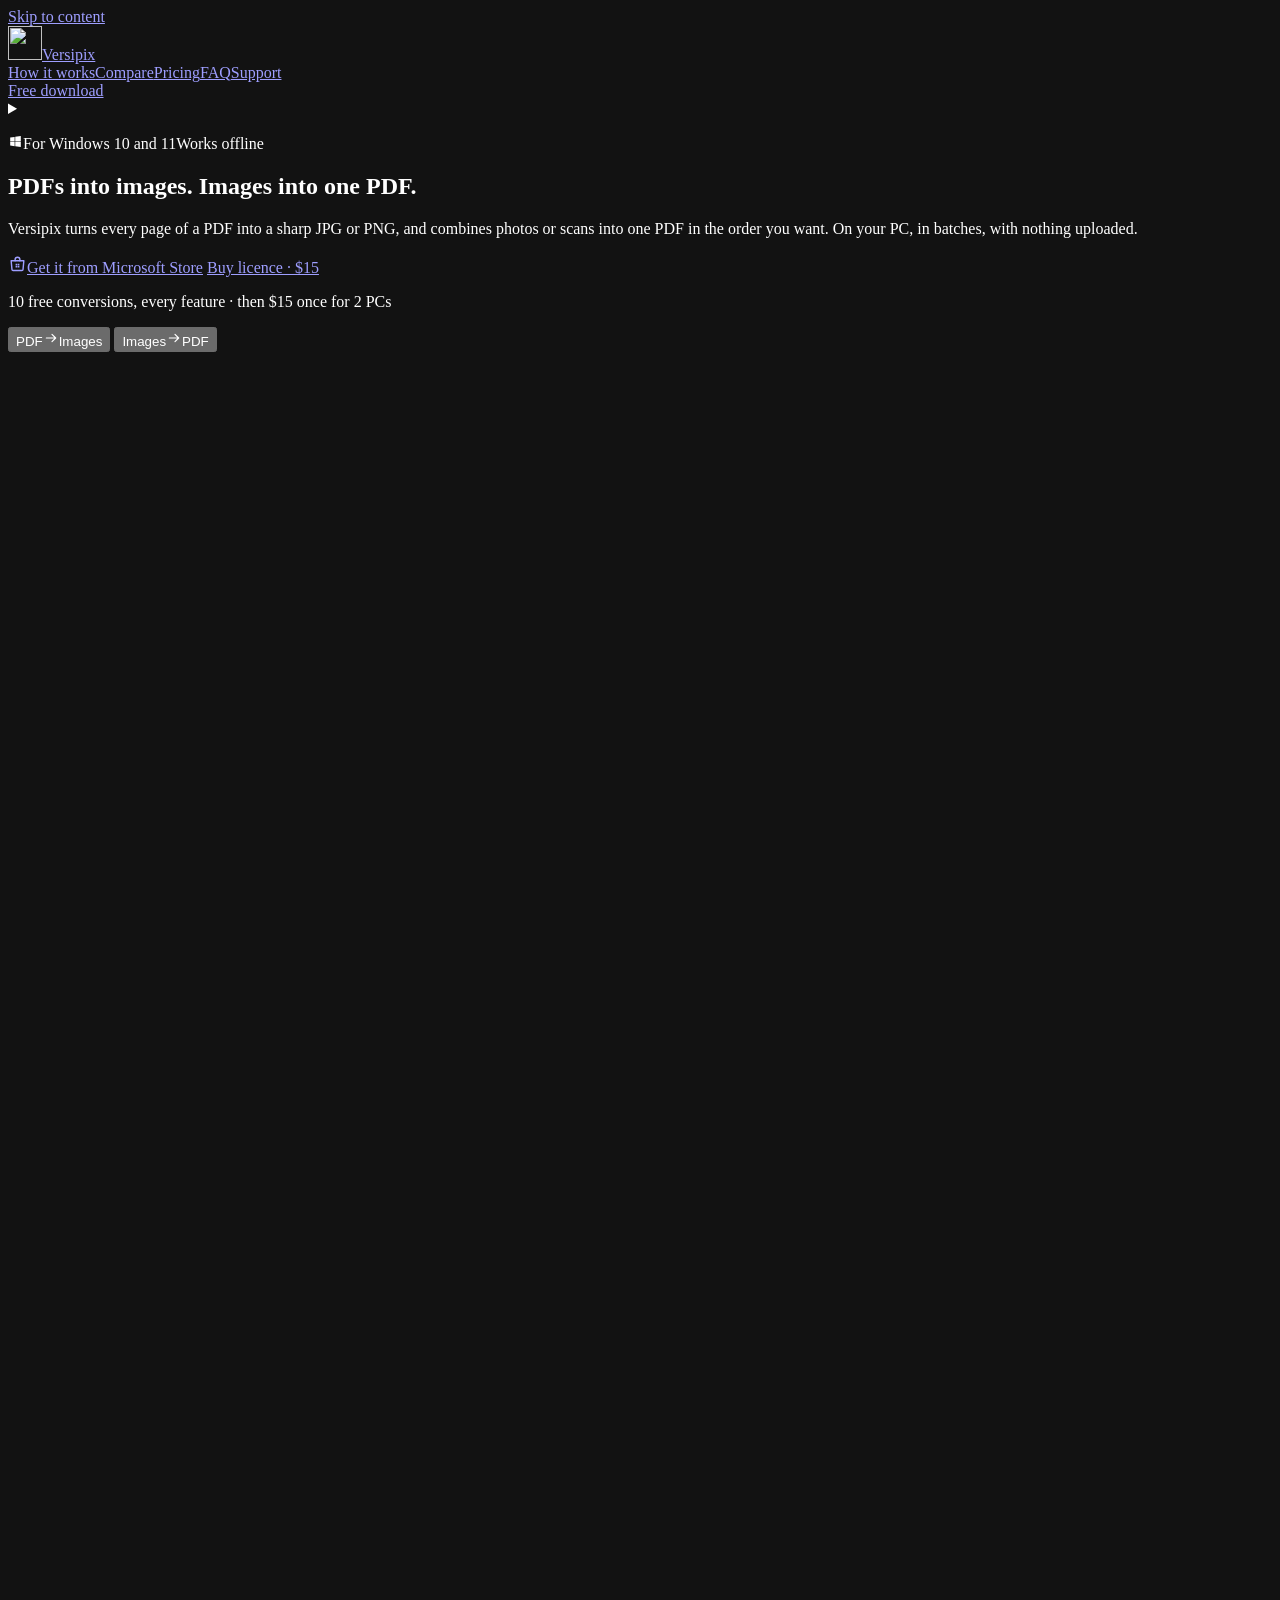
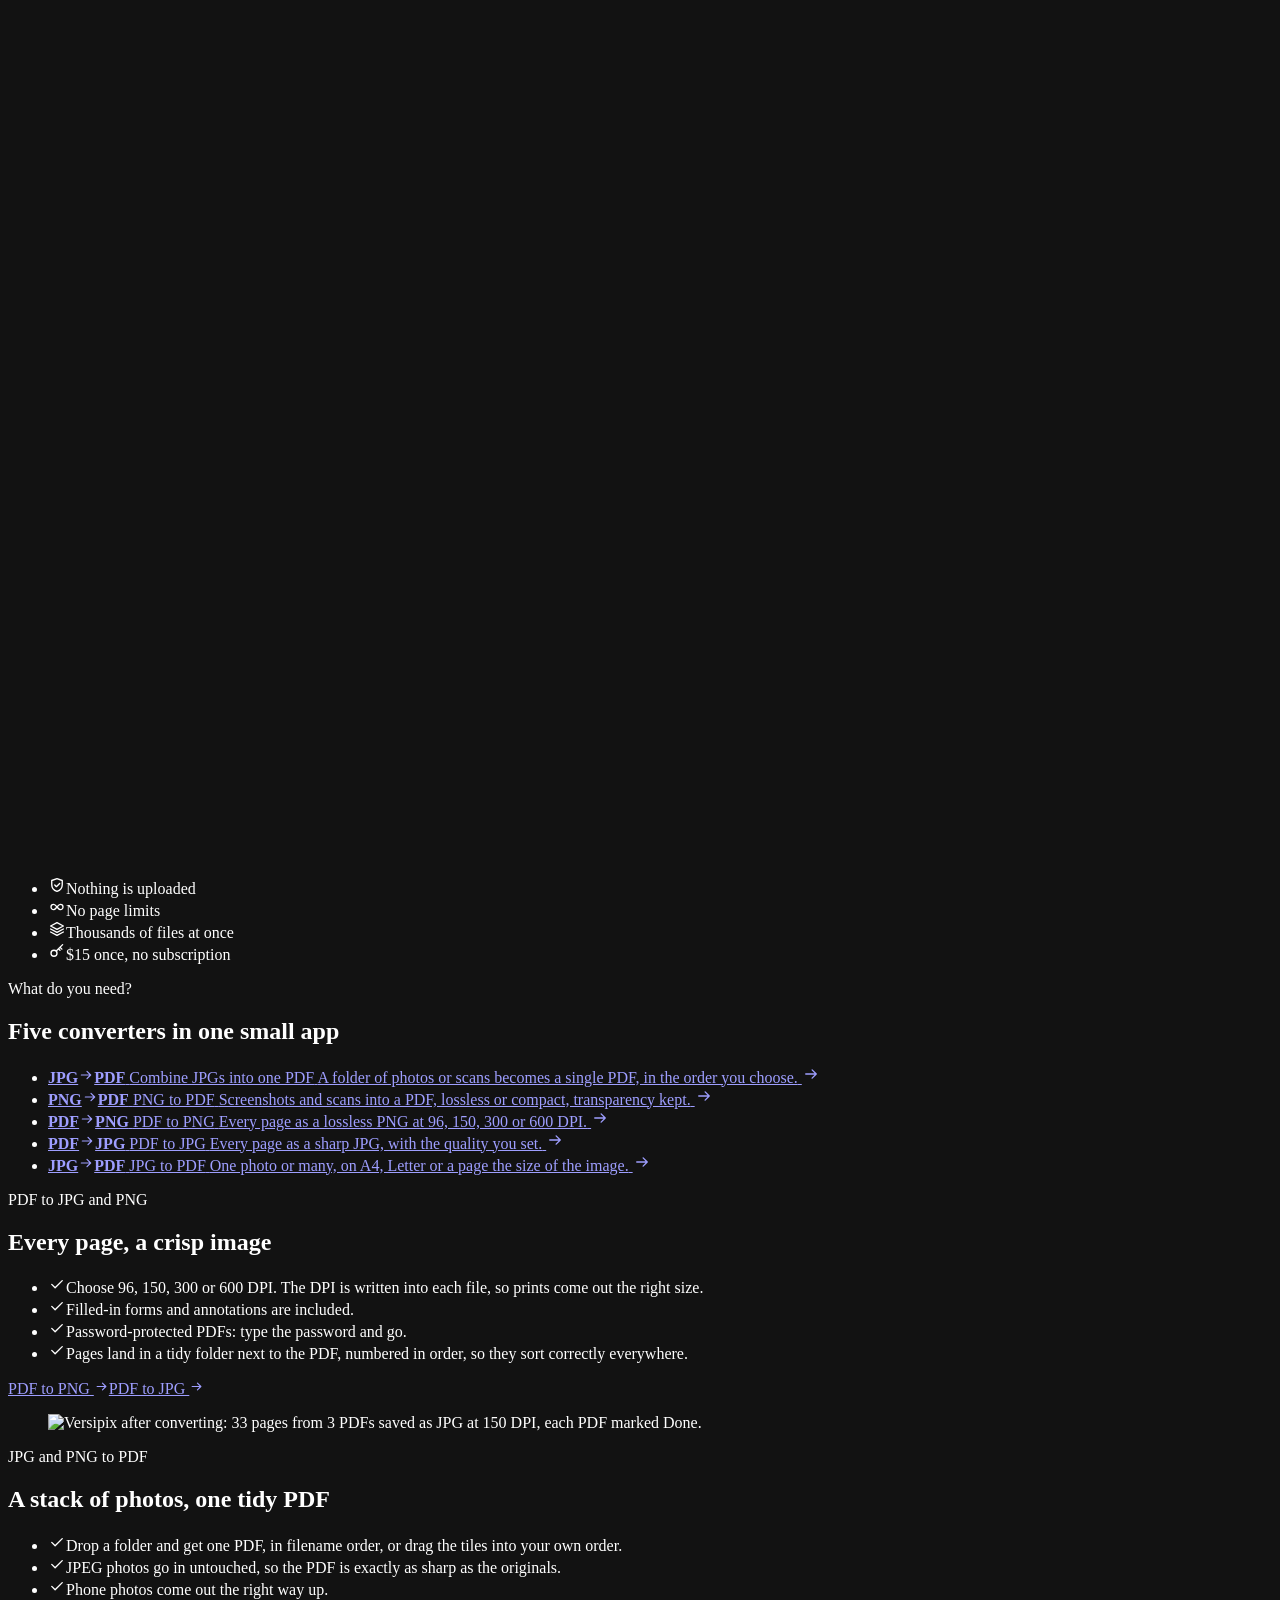
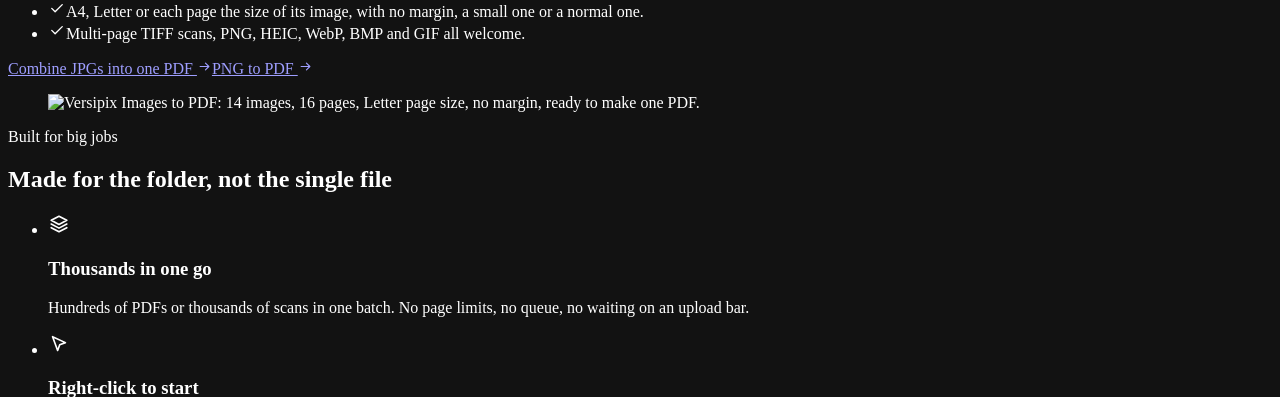
==== commit f9eb8c27: "Publish site (2026-10-25T01:28Z)" ====
--- a/index.html
+++ b/index.html
@@ -25,8 +25,8 @@
 <meta name="twitter:title" content="PDF to PNG, PNG to PDF &amp; JPG to PDF for Windows | Versipix">
 <meta name="twitter:description" content="Convert PDF to JPG or PNG and combine JPG or PNG images into one PDF, offline on Windows. Batch, no page limits, nothing uploaded. 10 free conversions.">
 <meta name="twitter:image" content="https://lexmediaro.github.io/versipix/img/og.png">
-<script type="application/ld+json">[{"@context":"https://schema.org","@type":"SoftwareApplication","@id":"https://lexmediaro.github.io/versipix/#app","name":"Versipix","applicationCategory":"UtilitiesApplication","operatingSystem":"Windows 10, Windows 11","processorRequirements":"x64 or ARM64","description":"Convert PDF to JPG or PNG and combine JPG or PNG images into one PDF, offline on Windows. Batch, no page limits, nothing uploaded. 10 free conversions.","url":"https://lexmediaro.github.io/versipix/","image":"https://lexmediaro.github.io/versipix/img/icon-512.png","screenshot":"https://lexmediaro.github.io/versipix/img/shots/pdf-ready-1600.webp","softwareVersion":"1.0.0","downloadUrl":"https://github.com/lexmediaro/versipix/releases/download/v1.0.0/Versipix-1.0.0-Windows-Setup.exe","fileFormat":["application/pdf","image/jpeg","image/png","image/tiff","image/heic","image/webp","image/bmp","image/gif"],"offers":{"@type":"Offer","price":"15.00","priceCurrency":"USD","url":"https://lexmediaro.github.io/versipix/buy.html","description":"10 free conversions, then a lifetime licence for 2 PCs"},"featureList":["PDF to JPG and PDF to PNG at 96, 150, 300 or 600 DPI","Combine JPG, PNG, TIFF, HEIC, WebP, BMP and GIF images into one PDF","JPEGs embedded without recompression","Batch conversion with no page limits","Password-protected PDFs","Right-click in File Explorer","Works offline, nothing uploaded"],"publisher":{"@id":"https://lexmediaro.github.io/versipix/#org"}},{"@context":"https://schema.org","@type":"Organization","@id":"https://lexmediaro.github.io/versipix/#org","name":"LEX GLOBAL IT S.R.L.","url":"https://lexmediaro.github.io/versipix/","email":"cj83lex@gmail.com","logo":"https://lexmediaro.github.io/versipix/img/icon-512.png"},{"@context":"https://schema.org","@type":"WebSite","name":"Versipix","url":"https://lexmediaro.github.io/versipix/","publisher":{"@id":"https://lexmediaro.github.io/versipix/#org"}},{"@context":"https://schema.org","@type":"FAQPage","mainEntity":[{"@type":"Question","name":"Does Versipix upload my files?","acceptedAnswer":{"@type":"Answer","text":"No. Versipix converts on your PC and makes no network requests of its own. There is no account and no tracking, and it works with the internet switched off."}},{"@type":"Question","name":"How do I combine JPG files into one PDF?","acceptedAnswer":{"@type":"Answer","text":"Open Versipix, choose Images to PDF and drop in your JPGs or the whole folder. They are placed in filename order; drag the tiles to change it. Pick a page size and click Make PDF. One PDF is saved next to your photos."}},{"@type":"Question","name":"How do I convert a PDF to PNG or JPG?","acceptedAnswer":{"@type":"Answer","text":"Choose PDF to Images, drop in one PDF or many, pick PNG or JPG and a resolution, and click Convert. Each page becomes its own image in a folder next to the PDF, numbered in order."}},{"@type":"Question","name":"Is there a page or file limit?","acceptedAnswer":{"@type":"Answer","text":"No page limits and no file size cap. The free trial counts conversions instead: you get 10, and one conversion is one PDF turned into images, or one PDF made from images, however many pages it has."}},{"@type":"Question","name":"What does it cost?","acceptedAnswer":{"@type":"Answer","text":"10 conversions are free, with every feature. After that a licence is $15, paid once, for 2 PCs, with free updates for version 1. No subscription. If it is not right for you, you get a full refund within 14 days."}},{"@type":"Question","name":"Which image formats does it read?","acceptedAnswer":{"@type":"Answer","text":"JPG, PNG, multi-page TIFF, HEIC, WebP, BMP and GIF. HEIC photos need Microsoft's free HEIF and HEVC extensions from the Microsoft Store. PDF pages are saved as JPG or PNG."}},{"@type":"Question","name":"Will the images be sharp enough to print?","acceptedAnswer":{"@type":"Answer","text":"Choose 300 or 600 DPI for print. The DPI is written into every image, so a page prints at its real size instead of coming out blurry or huge."}},{"@type":"Question","name":"Can it open password-protected PDFs?","acceptedAnswer":{"@type":"Answer","text":"Yes. Click the locked file, type its password and convert. The password is used only in memory to open that file and is never saved."}},{"@type":"Question","name":"Which versions of Windows?","acceptedAnswer":{"@type":"Answer","text":"Windows 10 and 11, x64 and ARM. One installer covers both kinds of PC."}}]}]</script>
-<link rel="stylesheet" href="/versipix/_astro/Base.BAl_mreK.css"></head>
+<script type="application/ld+json">[{"@context":"https://schema.org","@type":"SoftwareApplication","@id":"https://lexmediaro.github.io/versipix/#app","name":"Versipix","applicationCategory":"UtilitiesApplication","operatingSystem":"Windows 10, Windows 11","processorRequirements":"x64 or ARM64","description":"Convert PDF to JPG or PNG and combine JPG or PNG images into one PDF, offline on Windows. Batch, no page limits, nothing uploaded. 10 free conversions.","url":"https://lexmediaro.github.io/versipix/","image":"https://lexmediaro.github.io/versipix/img/icon-512.png","screenshot":"https://lexmediaro.github.io/versipix/img/shots/pdf-ready-1600.webp","softwareVersion":"1.0.0","downloadUrl":"https://apps.microsoft.com/detail/9PD9G3WH92S2","fileFormat":["application/pdf","image/jpeg","image/png","image/tiff","image/heic","image/webp","image/bmp","image/gif"],"offers":{"@type":"Offer","price":"15.00","priceCurrency":"USD","url":"https://lexmediaro.github.io/versipix/buy.html","description":"10 free conversions, then a lifetime licence for 2 PCs"},"featureList":["PDF to JPG and PDF to PNG at 96, 150, 300 or 600 DPI","Combine JPG, PNG, TIFF, HEIC, WebP, BMP and GIF images into one PDF","JPEGs embedded without recompression","Batch conversion with no page limits","Password-protected PDFs","Right-click in File Explorer","Works offline, nothing uploaded"],"publisher":{"@id":"https://lexmediaro.github.io/versipix/#org"}},{"@context":"https://schema.org","@type":"Organization","@id":"https://lexmediaro.github.io/versipix/#org","name":"LEX GLOBAL IT S.R.L.","url":"https://lexmediaro.github.io/versipix/","email":"cj83lex@gmail.com","logo":"https://lexmediaro.github.io/versipix/img/icon-512.png","sameAs":["https://apps.microsoft.com/detail/9PD9G3WH92S2"]},{"@context":"https://schema.org","@type":"WebSite","name":"Versipix","url":"https://lexmediaro.github.io/versipix/","publisher":{"@id":"https://lexmediaro.github.io/versipix/#org"}},{"@context":"https://schema.org","@type":"FAQPage","mainEntity":[{"@type":"Question","name":"Does Versipix upload my files?","acceptedAnswer":{"@type":"Answer","text":"No. Versipix converts on your PC and makes no network requests of its own. There is no account and no tracking, and it works with the internet switched off."}},{"@type":"Question","name":"How do I combine JPG files into one PDF?","acceptedAnswer":{"@type":"Answer","text":"Open Versipix, choose Images to PDF and drop in your JPGs or the whole folder. They are placed in filename order; drag the tiles to change it. Pick a page size and click Make PDF. One PDF is saved next to your photos."}},{"@type":"Question","name":"How do I convert a PDF to PNG or JPG?","acceptedAnswer":{"@type":"Answer","text":"Choose PDF to Images, drop in one PDF or many, pick PNG or JPG and a resolution, and click Convert. Each page becomes its own image in a folder next to the PDF, numbered in order."}},{"@type":"Question","name":"Is there a page or file limit?","acceptedAnswer":{"@type":"Answer","text":"No page limits and no file size cap. The free trial counts conversions instead: you get 10, and one conversion is one PDF turned into images, or one PDF made from images, however many pages it has."}},{"@type":"Question","name":"What does it cost?","acceptedAnswer":{"@type":"Answer","text":"10 conversions are free, with every feature. After that a licence is $15, paid once, for 2 PCs, with free updates for version 1. No subscription. If it is not right for you, you get a full refund within 14 days."}},{"@type":"Question","name":"Which image formats does it read?","acceptedAnswer":{"@type":"Answer","text":"JPG, PNG, multi-page TIFF, HEIC, WebP, BMP and GIF. HEIC photos need Microsoft's free HEIF and HEVC extensions from the Microsoft Store. PDF pages are saved as JPG or PNG."}},{"@type":"Question","name":"Will the images be sharp enough to print?","acceptedAnswer":{"@type":"Answer","text":"Choose 300 or 600 DPI for print. The DPI is written into every image, so a page prints at its real size instead of coming out blurry or huge."}},{"@type":"Question","name":"Can it open password-protected PDFs?","acceptedAnswer":{"@type":"Answer","text":"Yes. Click the locked file, type its password and convert. The password is used only in memory to open that file and is never saved."}},{"@type":"Question","name":"Which versions of Windows?","acceptedAnswer":{"@type":"Answer","text":"Windows 10 and 11, x64 and ARM. One installer covers both kinds of PC."}}]}]</script>
+<link rel="stylesheet" href="/versipix/_astro/Base.R-bso2qr.css"></head>
 <body>
 <a class="skip" href="#main">Skip to content</a>
 <header class="nav">
@@ -35,7 +35,7 @@
     <nav class="nav-links" aria-label="Main">
       <a href="/versipix/#how">How it works</a><a href="/versipix/#compare">Compare</a><a href="/versipix/#pricing">Pricing</a><a href="/versipix/#faq">FAQ</a><a href="/versipix/support.html">Support</a>
     </nav>
-    <a class="btn btn-sm btn-mint nav-cta" href="https://github.com/lexmediaro/versipix/releases/download/v1.0.0/Versipix-1.0.0-Windows-Setup.exe">Free download</a>
+    <a class="btn btn-sm btn-mint nav-cta" href="https://apps.microsoft.com/detail/9PD9G3WH92S2">Free download</a>
     <details class="nav-menu">
       <summary aria-label="Menu"><span></span><span></span></summary>
       <div class="nav-sheet">
@@ -59,8 +59,7 @@
       <p class="lede">Versipix turns every page of a PDF into a sharp JPG or PNG, and combines photos or scans into one PDF in the order you want. On your PC, in batches, with nothing uploaded.</p>
       <div class="get center">
   <div class="get-btns">
-    <a class="btn btn-ember" href="https://github.com/lexmediaro/versipix/releases/download/v1.0.0/Versipix-1.0.0-Windows-Setup.exe"><svg class="ico" width="19" height="19" viewBox="0 0 24 24" fill="none" stroke="currentColor" stroke-width="1.8" stroke-linecap="round" stroke-linejoin="round" aria-hidden="true"><path d="M3.5 5.6 10.6 4.6v6.9H3.5Zm8.1-1.1 8.9-1.2v8.2h-8.9ZM3.5 12.5h7.1v6.9l-7.1-1Zm8.1 0h8.9v8.2l-8.9-1.2Z" fill="currentColor" stroke="none"/></svg><span>Download for Windows</span></a>
-    
+    <a class="btn btn-ember" href="https://apps.microsoft.com/detail/9PD9G3WH92S2" rel="noopener"><svg class="ico" width="19" height="19" viewBox="0 0 24 24" fill="none" stroke="currentColor" stroke-width="1.8" stroke-linecap="round" stroke-linejoin="round" aria-hidden="true"><path d="M4 8.5h16l-1 11a1.5 1.5 0 0 1-1.5 1.4h-11A1.5 1.5 0 0 1 5 19.5Z"/><path d="M9 8.5V7a3 3 0 0 1 6 0v1.5"/><path d="M9.6 12.4h2.1v2.1H9.6Zm2.7 0h2.1v2.1h-2.1ZM9.6 15.1h2.1v2.1H9.6Zm2.7 0h2.1v2.1h-2.1Z" fill="currentColor" stroke="none"/></svg><span>Get it from Microsoft Store</span></a>
     <a class="btn btn-ghost" href="/versipix/buy.html">Buy licence · $15</a>
   </div>
   <p class="micro">10 free conversions, every feature · then $15 once for 2 PCs</p>
@@ -258,7 +257,7 @@
           <li><svg class="ico" width="18" height="18" viewBox="0 0 24 24" fill="none" stroke="currentColor" stroke-width="1.8" stroke-linecap="round" stroke-linejoin="round" aria-hidden="true"><path d="m5 12.5 4.5 4.5L19 7.5"/></svg>One conversion = one PDF to images, or one PDF from images, however many pages</li>
           <li><svg class="ico" width="18" height="18" viewBox="0 0 24 24" fill="none" stroke="currentColor" stroke-width="1.8" stroke-linecap="round" stroke-linejoin="round" aria-hidden="true"><path d="m5 12.5 4.5 4.5L19 7.5"/></svg>No <vp-nw>sign-up</vp-nw>, no card</li>
         </ul>
-        <a class="btn btn-ghost btn-block" href="https://github.com/lexmediaro/versipix/releases/download/v1.0.0/Versipix-1.0.0-Windows-Setup.exe"><svg class="ico" width="18" height="18" viewBox="0 0 24 24" fill="none" stroke="currentColor" stroke-width="1.8" stroke-linecap="round" stroke-linejoin="round" aria-hidden="true"><path d="M12 4v11m0 0-4.5-4.5M12 15l4.5-4.5M5 19.5h14"/></svg>Download for Windows</a>
+        <a class="btn btn-ghost btn-block" href="https://apps.microsoft.com/detail/9PD9G3WH92S2" rel="noopener"><svg class="ico" width="18" height="18" viewBox="0 0 24 24" fill="none" stroke="currentColor" stroke-width="1.8" stroke-linecap="round" stroke-linejoin="round" aria-hidden="true"><path d="M4 8.5h16l-1 11a1.5 1.5 0 0 1-1.5 1.4h-11A1.5 1.5 0 0 1 5 19.5Z"/><path d="M9 8.5V7a3 3 0 0 1 6 0v1.5"/><path d="M9.6 12.4h2.1v2.1H9.6Zm2.7 0h2.1v2.1h-2.1ZM9.6 15.1h2.1v2.1H9.6Zm2.7 0h2.1v2.1h-2.1Z" fill="currentColor" stroke="none"/></svg>Get it from Microsoft Store</a>
       </div>
       <div class="plan plan-main glass">
         <p class="plan-k">Lifetime licence <span class="tag">Most people</span></p>
@@ -320,8 +319,7 @@
       <p class="intro">Download Versipix, drop in a PDF or a folder of photos, and see the result in seconds. Every feature is in the free trial.</p>
       <div class="get center">
   <div class="get-btns">
-    <a class="btn btn-ember" href="https://github.com/lexmediaro/versipix/releases/download/v1.0.0/Versipix-1.0.0-Windows-Setup.exe"><svg class="ico" width="19" height="19" viewBox="0 0 24 24" fill="none" stroke="currentColor" stroke-width="1.8" stroke-linecap="round" stroke-linejoin="round" aria-hidden="true"><path d="M3.5 5.6 10.6 4.6v6.9H3.5Zm8.1-1.1 8.9-1.2v8.2h-8.9ZM3.5 12.5h7.1v6.9l-7.1-1Zm8.1 0h8.9v8.2l-8.9-1.2Z" fill="currentColor" stroke="none"/></svg><span>Download for Windows</span></a>
-    
+    <a class="btn btn-ember" href="https://apps.microsoft.com/detail/9PD9G3WH92S2" rel="noopener"><svg class="ico" width="19" height="19" viewBox="0 0 24 24" fill="none" stroke="currentColor" stroke-width="1.8" stroke-linecap="round" stroke-linejoin="round" aria-hidden="true"><path d="M4 8.5h16l-1 11a1.5 1.5 0 0 1-1.5 1.4h-11A1.5 1.5 0 0 1 5 19.5Z"/><path d="M9 8.5V7a3 3 0 0 1 6 0v1.5"/><path d="M9.6 12.4h2.1v2.1H9.6Zm2.7 0h2.1v2.1h-2.1ZM9.6 15.1h2.1v2.1H9.6Zm2.7 0h2.1v2.1h-2.1Z" fill="currentColor" stroke="none"/></svg><span>Get it from Microsoft Store</span></a>
     <a class="btn btn-ghost" href="/versipix/buy.html">Buy licence · $15</a>
   </div>
   <p class="micro">10 free conversions, every feature · then $15 once for 2 PCs</p>
